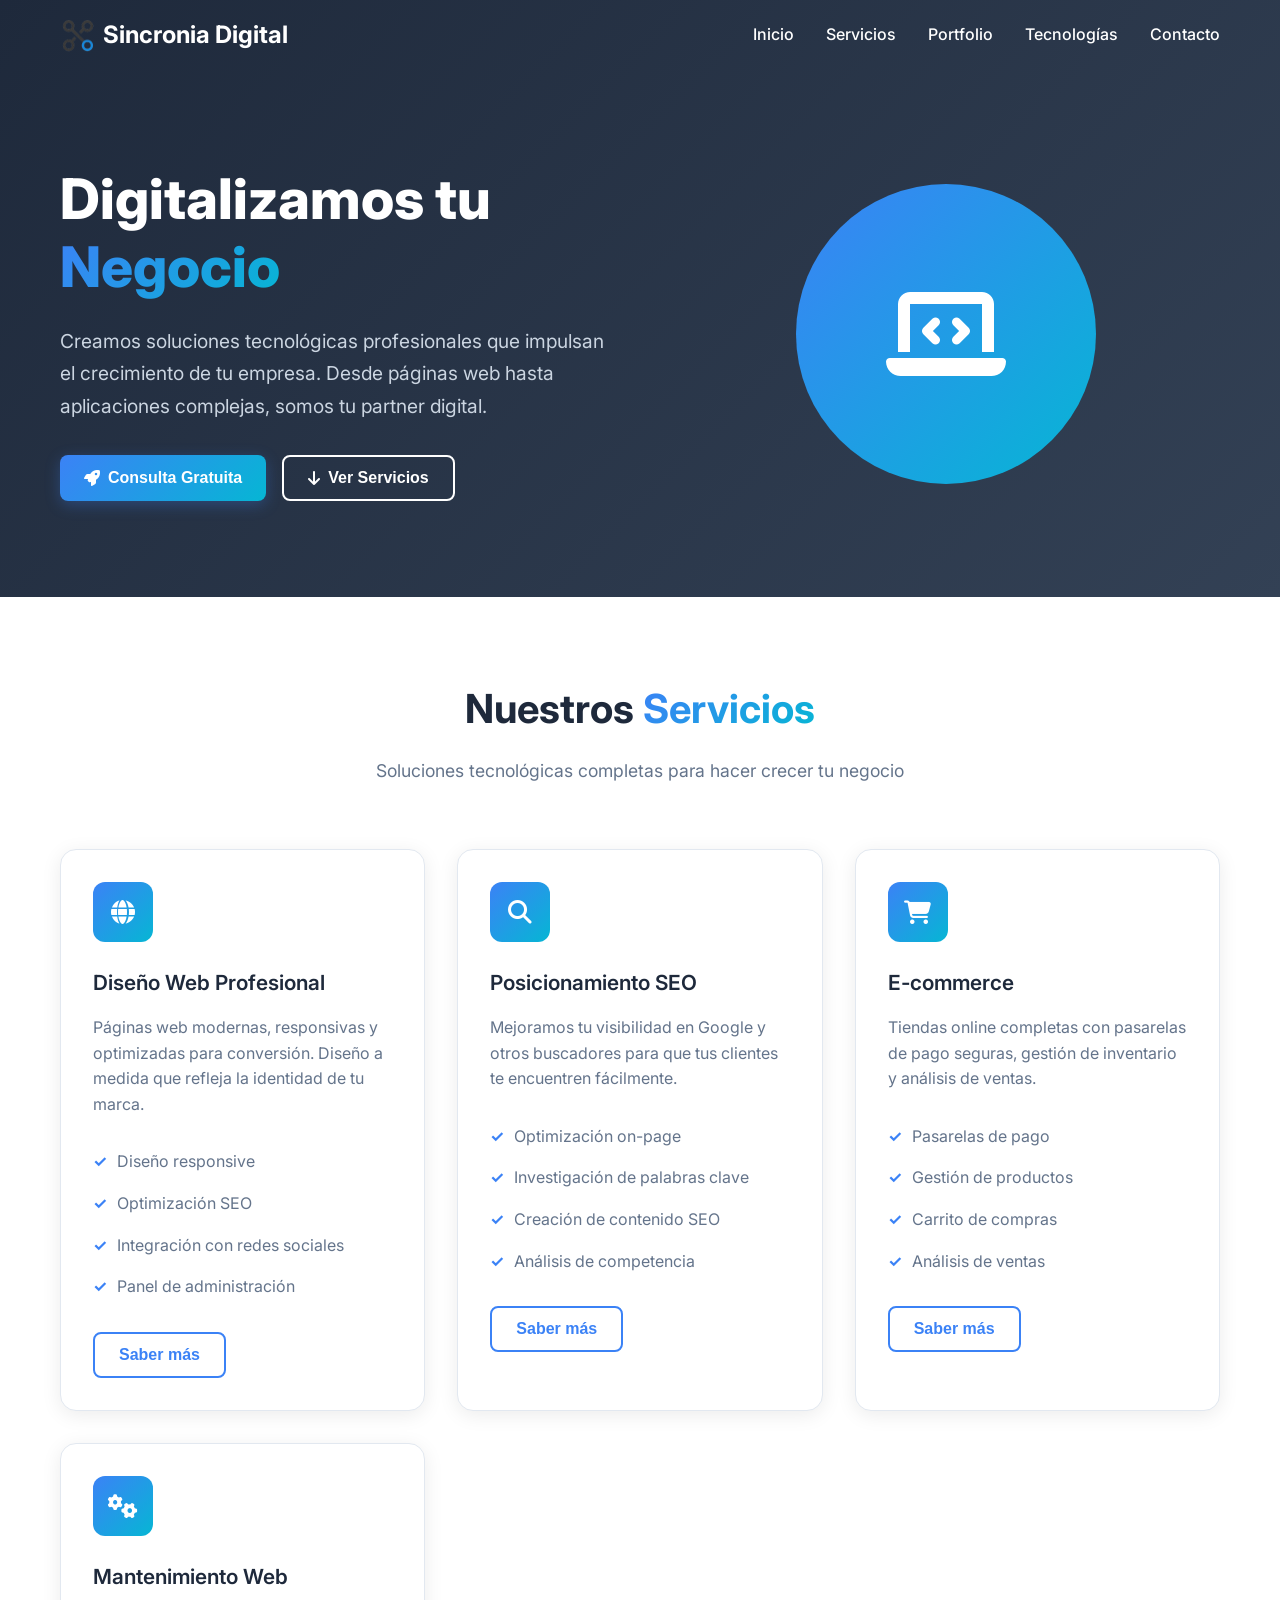
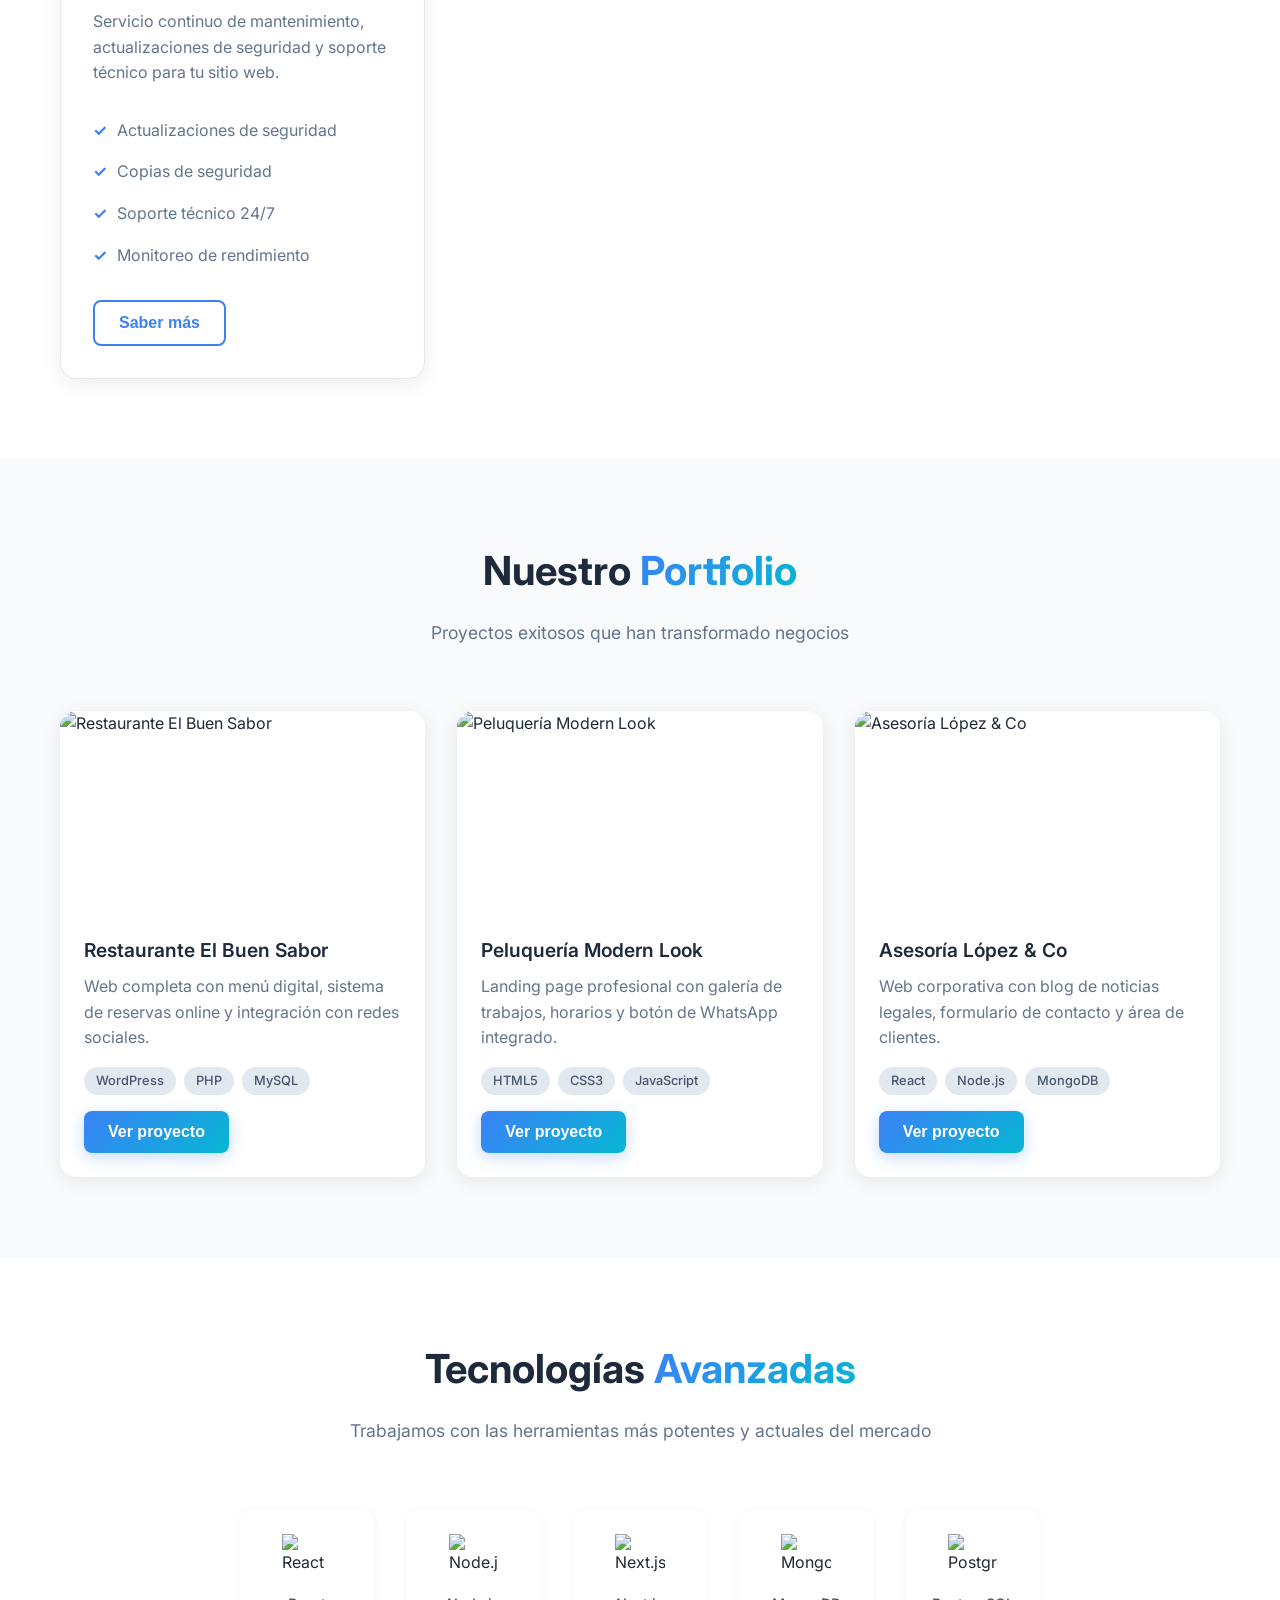
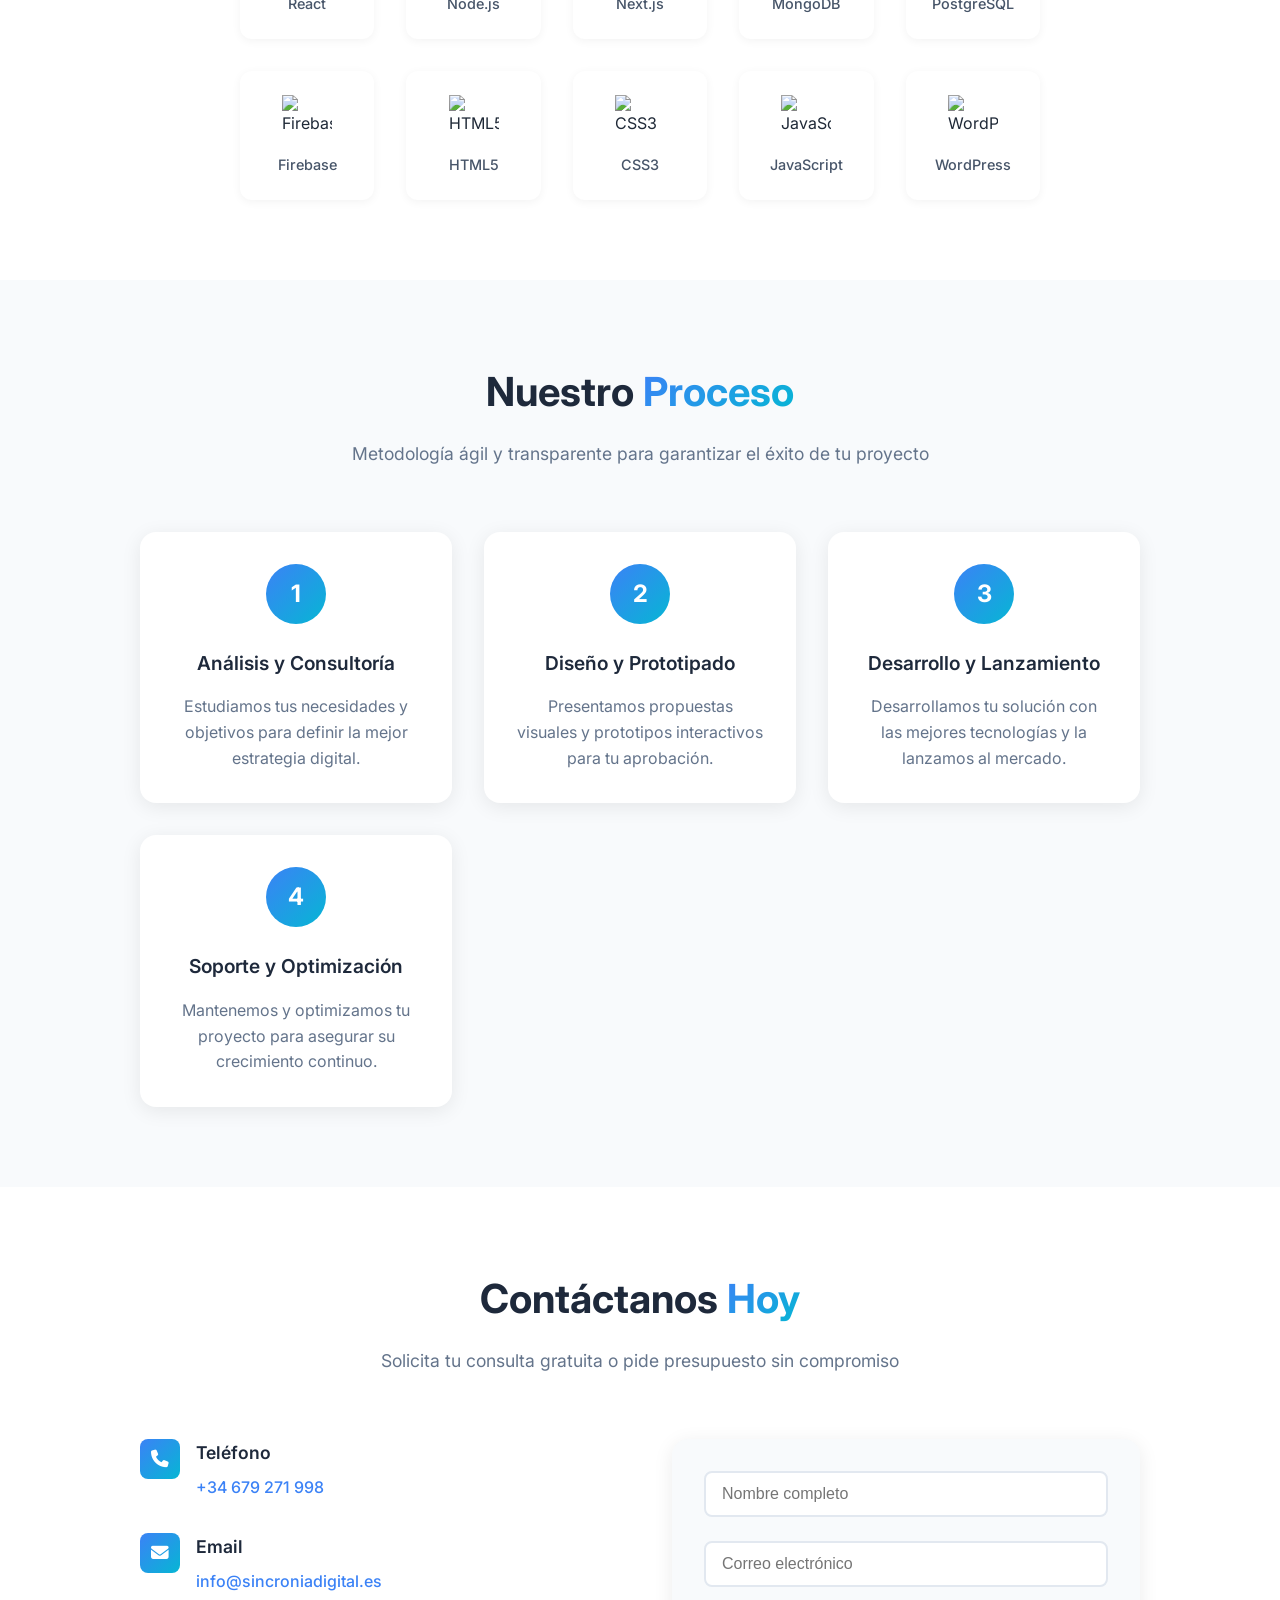
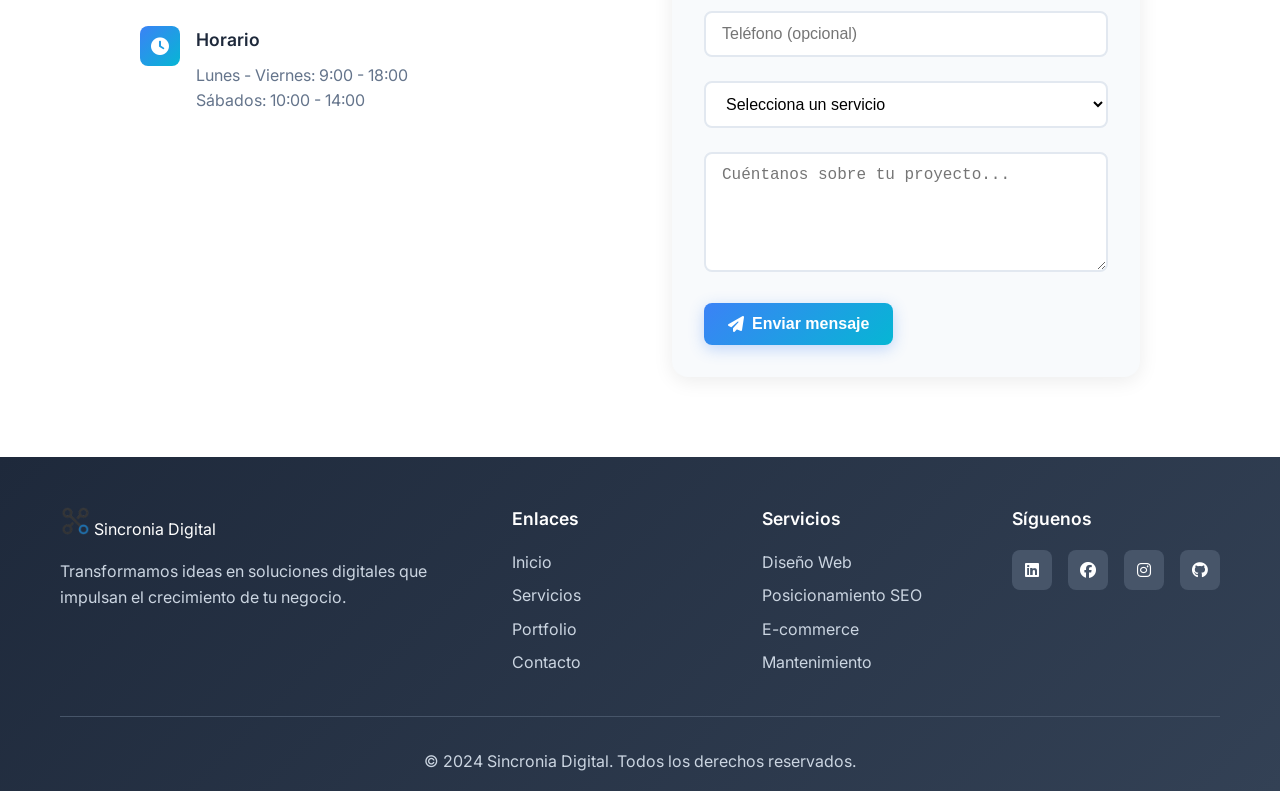
==== index.html @ 89a0d8fe "Añado Favicon" ====
<!DOCTYPE html>
<html lang="es">

<head>
    <meta charset="UTF-8">
    <meta name="viewport" content="width=device-width, initial-scale=1.0">
    <meta name="description"
        content="Sincronia Digital: Servicios de digitalización para empresas. Creamos páginas web profesionales, SEO, mantenimiento y soluciones tecnológicas completas.">
    <title>Sincronia Digital | Servicios Tecnológicos Profesionales</title>

    <!-- Fonts -->
    <link href="https://fonts.googleapis.com/css2?family=Inter:wght@300;400;500;600;700;800&display=swap"
        rel="stylesheet">

    <!-- Font Awesome -->
    <link rel="stylesheet" href="https://cdnjs.cloudflare.com/ajax/libs/font-awesome/6.4.0/css/all.min.css">

    <!-- Styles -->
    <link rel="stylesheet" href="css/styles.css">

    <!-- Favicon-->
    <link rel="icon" type="image/png" href="img/logo2.png">

</head>

<body>
    <!-- Header -->
    <header class="header" id="inicio">
        <nav class="navbar">
            <div class="container">
                <div class="nav-brand">
                    <img src="img/logo2.png" alt="Sincronia Digital Logo" class="nav-logo">
                    <span>Sincronia Digital</span>
                </div>
                <ul class="nav-menu">
                    <li><a href="#inicio">Inicio</a></li>
                    <li><a href="#servicios">Servicios</a></li>
                    <li><a href="#portfolio">Portfolio</a></li>
                    <li><a href="#tecnologias">Tecnologías</a></li>
                    <li><a href="#contacto">Contacto</a></li>
                </ul>
                <button class="nav-toggle">
                    <span></span>
                    <span></span>
                    <span></span>
                </button>
            </div>
        </nav>

        <div class="hero">
            <div class="container">
                <div class="hero-content">
                    <h1 class="hero-title">
                        Digitalizamos tu <span class="gradient-text">Negocio</span>
                    </h1>
                    <p class="hero-subtitle">
                        Creamos soluciones tecnológicas profesionales que impulsan el crecimiento de tu empresa.
                        Desde páginas web hasta aplicaciones complejas, somos tu partner digital.
                    </p>
                    <div class="hero-buttons">
                        <button class="btn-primary" onclick="openModal('contact-modal')">
                            <i class="fas fa-rocket"></i>
                            Consulta Gratuita
                        </button>
                        <button class="btn-secondary" onclick="scrollToSection('servicios')">
                            <i class="fas fa-arrow-down"></i>
                            Ver Servicios
                        </button>
                    </div>
                </div>
                <div class="hero-image">
                    <div class="hero-graphic">
                        <i class="fas fa-laptop-code"></i>
                    </div>
                </div>
            </div>
        </div>
    </header>

    <!-- Servicios -->
    <section id="servicios" class="services">
        <div class="container">
            <div class="section-header">
                <h2 class="section-title">Nuestros <span class="gradient-text">Servicios</span></h2>
                <p class="section-subtitle">Soluciones tecnológicas completas para hacer crecer tu negocio</p>
            </div>

            <div class="services-grid">
                <div class="service-card" data-aos="fade-up">
                    <div class="service-icon">
                        <i class="fas fa-globe"></i>
                    </div>
                    <h3>Diseño Web Profesional</h3>
                    <p>Páginas web modernas, responsivas y optimizadas para conversión. Diseño a medida que refleja la
                        identidad de tu marca.</p>
                    <ul>
                        <li>Diseño responsive</li>
                        <li>Optimización SEO</li>
                        <li>Integración con redes sociales</li>
                        <li>Panel de administración</li>
                    </ul>
                    <button class="btn-outline" onclick="openModal('service-modal')">Saber más</button>
                </div>

                <div class="service-card" data-aos="fade-up" data-aos-delay="100">
                    <div class="service-icon">
                        <i class="fas fa-search"></i>
                    </div>
                    <h3>Posicionamiento SEO</h3>
                    <p>Mejoramos tu visibilidad en Google y otros buscadores para que tus clientes te encuentren
                        fácilmente.</p>
                    <ul>
                        <li>Optimización on-page</li>
                        <li>Investigación de palabras clave</li>
                        <li>Creación de contenido SEO</li>
                        <li>Análisis de competencia</li>
                    </ul>
                    <button class="btn-outline" onclick="openModal('service-modal')">Saber más</button>
                </div>

                <div class="service-card" data-aos="fade-up" data-aos-delay="200">
                    <div class="service-icon">
                        <i class="fas fa-shopping-cart"></i>
                    </div>
                    <h3>E-commerce</h3>
                    <p>Tiendas online completas con pasarelas de pago seguras, gestión de inventario y análisis de
                        ventas.</p>
                    <ul>
                        <li>Pasarelas de pago</li>
                        <li>Gestión de productos</li>
                        <li>Carrito de compras</li>
                        <li>Análisis de ventas</li>
                    </ul>
                    <button class="btn-outline" onclick="openModal('service-modal')">Saber más</button>
                </div>

                <div class="service-card" data-aos="fade-up" data-aos-delay="300">
                    <div class="service-icon">
                        <i class="fas fa-cogs"></i>
                    </div>
                    <h3>Mantenimiento Web</h3>
                    <p>Servicio continuo de mantenimiento, actualizaciones de seguridad y soporte técnico para tu sitio
                        web.</p>
                    <ul>
                        <li>Actualizaciones de seguridad</li>
                        <li>Copias de seguridad</li>
                        <li>Soporte técnico 24/7</li>
                        <li>Monitoreo de rendimiento</li>
                    </ul>
                    <button class="btn-outline" onclick="openModal('service-modal')">Saber más</button>
                </div>
            </div>
        </div>
    </section>

    <!-- Portfolio -->
    <section id="portfolio" class="portfolio">
        <div class="container">
            <div class="section-header">
                <h2 class="section-title">Nuestro <span class="gradient-text">Portfolio</span></h2>
                <p class="section-subtitle">Proyectos exitosos que han transformado negocios</p>
            </div>

            <div class="portfolio-grid">
                <div class="portfolio-item" data-aos="fade-up">
                    <div class="portfolio-image">
                        <img src="https://images.unsplash.com/photo-1556742049-0cfed4f6a45d?w=400&h=300&fit=crop"
                            alt="Restaurante El Buen Sabor">
                    </div>
                    <div class="portfolio-content">
                        <h3>Restaurante El Buen Sabor</h3>
                        <p>Web completa con menú digital, sistema de reservas online y integración con redes sociales.
                        </p>
                        <div class="portfolio-tech">
                            <span>WordPress</span>
                            <span>PHP</span>
                            <span>MySQL</span>
                        </div>
                        <button class="btn-primary" onclick="openModal('portfolio-modal')">Ver proyecto</button>
                    </div>
                </div>

                <div class="portfolio-item" data-aos="fade-up" data-aos-delay="100">
                    <div class="portfolio-image">
                        <img src="https://images.unsplash.com/photo-1560472354-b33ff0c44a43?w=400&h=300&fit=crop"
                            alt="Peluquería Modern Look">
                    </div>
                    <div class="portfolio-content">
                        <h3>Peluquería Modern Look</h3>
                        <p>Landing page profesional con galería de trabajos, horarios y botón de WhatsApp integrado.</p>
                        <div class="portfolio-tech">
                            <span>HTML5</span>
                            <span>CSS3</span>
                            <span>JavaScript</span>
                        </div>
                        <button class="btn-primary" onclick="openModal('portfolio-modal')">Ver proyecto</button>
                    </div>
                </div>

                <div class="portfolio-item" data-aos="fade-up" data-aos-delay="200">
                    <div class="portfolio-image">
                        <img src="https://images.unsplash.com/photo-1450101499163-c8848c66ca85?w=400&h=300&fit=crop"
                            alt="Asesoría López & Co">
                    </div>
                    <div class="portfolio-content">
                        <h3>Asesoría López & Co</h3>
                        <p>Web corporativa con blog de noticias legales, formulario de contacto y área de clientes.</p>
                        <div class="portfolio-tech">
                            <span>React</span>
                            <span>Node.js</span>
                            <span>MongoDB</span>
                        </div>
                        <button class="btn-primary" onclick="openModal('portfolio-modal')">Ver proyecto</button>
                    </div>
                </div>
            </div>
        </div>
    </section>

    <!-- Tecnologías -->
    <section id="tecnologias" class="technologies">
        <div class="container">
            <div class="section-header">
                <h2 class="section-title">Tecnologías <span class="gradient-text">Avanzadas</span></h2>
                <p class="section-subtitle">Trabajamos con las herramientas más potentes y actuales del mercado</p>
            </div>

            <div class="tech-grid">
                <div class="tech-item" data-aos="zoom-in">
                    <img src="https://cdn.jsdelivr.net/gh/devicons/devicon/icons/react/react-original.svg" alt="React">
                    <span>React</span>
                </div>
                <div class="tech-item" data-aos="zoom-in" data-aos-delay="50">
                    <img src="https://cdn.jsdelivr.net/gh/devicons/devicon/icons/nodejs/nodejs-original.svg"
                        alt="Node.js">
                    <span>Node.js</span>
                </div>
                <div class="tech-item" data-aos="zoom-in" data-aos-delay="100">
                    <img src="https://cdn.jsdelivr.net/gh/devicons/devicon/icons/nextjs/nextjs-original.svg"
                        alt="Next.js">
                    <span>Next.js</span>
                </div>
                <div class="tech-item" data-aos="zoom-in" data-aos-delay="150">
                    <img src="https://cdn.jsdelivr.net/gh/devicons/devicon/icons/mongodb/mongodb-original.svg"
                        alt="MongoDB">
                    <span>MongoDB</span>
                </div>
                <div class="tech-item" data-aos="zoom-in" data-aos-delay="200">
                    <img src="https://cdn.jsdelivr.net/gh/devicons/devicon/icons/postgresql/postgresql-original.svg"
                        alt="PostgreSQL">
                    <span>PostgreSQL</span>
                </div>
                <div class="tech-item" data-aos="zoom-in" data-aos-delay="250">
                    <img src="https://cdn.jsdelivr.net/gh/devicons/devicon/icons/firebase/firebase-plain.svg"
                        alt="Firebase">
                    <span>Firebase</span>
                </div>
                <div class="tech-item" data-aos="zoom-in" data-aos-delay="300">
                    <img src="https://cdn.jsdelivr.net/gh/devicons/devicon/icons/html5/html5-original.svg" alt="HTML5">
                    <span>HTML5</span>
                </div>
                <div class="tech-item" data-aos="zoom-in" data-aos-delay="350">
                    <img src="https://cdn.jsdelivr.net/gh/devicons/devicon/icons/css3/css3-original.svg" alt="CSS3">
                    <span>CSS3</span>
                </div>
                <div class="tech-item" data-aos="zoom-in" data-aos-delay="400">
                    <img src="https://cdn.jsdelivr.net/gh/devicons/devicon/icons/javascript/javascript-original.svg"
                        alt="JavaScript">
                    <span>JavaScript</span>
                </div>
                <div class="tech-item" data-aos="zoom-in" data-aos-delay="450">
                    <img src="https://cdn.jsdelivr.net/gh/devicons/devicon/icons/wordpress/wordpress-plain.svg"
                        alt="WordPress">
                    <span>WordPress</span>
                </div>
            </div>
        </div>
    </section>

    <!-- Proceso -->
    <section id="proceso" class="process">
        <div class="container">
            <div class="section-header">
                <h2 class="section-title">Nuestro <span class="gradient-text">Proceso</span></h2>
                <p class="section-subtitle">Metodología ágil y transparente para garantizar el éxito de tu proyecto</p>
            </div>

            <div class="process-steps">
                <div class="step" data-aos="fade-right">
                    <div class="step-number">1</div>
                    <h3>Análisis y Consultoría</h3>
                    <p>Estudiamos tus necesidades y objetivos para definir la mejor estrategia digital.</p>
                </div>
                <div class="step" data-aos="fade-right" data-aos-delay="100">
                    <div class="step-number">2</div>
                    <h3>Diseño y Prototipado</h3>
                    <p>Presentamos propuestas visuales y prototipos interactivos para tu aprobación.</p>
                </div>
                <div class="step" data-aos="fade-right" data-aos-delay="200">
                    <div class="step-number">3</div>
                    <h3>Desarrollo y Lanzamiento</h3>
                    <p>Desarrollamos tu solución con las mejores tecnologías y la lanzamos al mercado.</p>
                </div>
                <div class="step" data-aos="fade-right" data-aos-delay="300">
                    <div class="step-number">4</div>
                    <h3>Soporte y Optimización</h3>
                    <p>Mantenemos y optimizamos tu proyecto para asegurar su crecimiento continuo.</p>
                </div>
            </div>
        </div>
    </section>

    <!-- Contacto -->
    <section id="contacto" class="contact">
        <div class="container">
            <div class="section-header">
                <h2 class="section-title">Contáctanos <span class="gradient-text">Hoy</span></h2>
                <p class="section-subtitle">Solicita tu consulta gratuita o pide presupuesto sin compromiso</p>
            </div>

            <div class="contact-content">
                <div class="contact-info">
                    <div class="contact-item">
                        <i class="fas fa-phone"></i>
                        <div>
                            <h4>Teléfono</h4>
                            <p><a href="tel:+34679271998">+34 679 271 998</a></p>
                        </div>
                    </div>
                    <div class="contact-item">
                        <i class="fas fa-envelope"></i>
                        <div>
                            <h4>Email</h4>
                            <p><a href="mailto:info@sincroniadigital.es">info@sincroniadigital.es</a></p>
                        </div>
                    </div>
                    <div class="contact-item">
                        <i class="fas fa-clock"></i>
                        <div>
                            <h4>Horario</h4>
                            <p>Lunes - Viernes: 9:00 - 18:00</p>
                            <p>Sábados: 10:00 - 14:00</p>
                        </div>
                    </div>
                </div>

                <form class="contact-form" action="https://api.staticforms.xyz/submit" method="POST">
                    <!-- Clave de StaticForms -->
                    <input type="hidden" name="accessKey" value="sf_42blnkn3chb88ca6i3kb2ib5">

                    <!-- Opcional: mensaje personalizado / redirección -->
                    <input type="hidden" name="subject" value="Nuevo mensaje desde la web">
                    <input type="text" name="honeypot" style="display:none">
                    <input type="hidden" name="redirectTo" value="http://127.0.0.1:5500/index.html">


                    <!-- Campos obligatorios -->
                    <div class="form-group">
                        <input type="text" name="name" placeholder="Nombre completo" required>
                    </div>
                    <div class="form-group">
                        <input type="email" name="email" placeholder="Correo electrónico" required>
                    </div>
                    <div class="form-group">
                        <input type="tel" name="telefono" placeholder="Teléfono (opcional)">
                    </div>
                    <div class="form-group">
                        <select name="servicio" required>
                            <option value="">Selecciona un servicio</option>
                            <option value="web">Diseño Web</option>
                            <option value="seo">Posicionamiento SEO</option>
                            <option value="ecommerce">E-commerce</option>
                            <option value="mantenimiento">Mantenimiento</option>
                            <option value="otro">Otro</option>
                        </select>
                    </div>
                    <div class="form-group">
                        <textarea name="message" placeholder="Cuéntanos sobre tu proyecto..." required></textarea>
                    </div>
                    <button type="submit" class="btn-primary">
                        <i class="fas fa-paper-plane"></i>
                        Enviar mensaje
                    </button>
                </form>
            </div>
        </div>
    </section>

    <!-- Footer -->
    <footer class="footer">
        <div class="container">
            <div class="footer-content">
                <div class="footer-brand">
                    <div class="footer-logo">
                        <img src="/img/logo2.png" alt="Sincronia Digital Logo" class="nav-logo">
                        <span>Sincronia Digital</span>
                    </div>
                    <p>Transformamos ideas en soluciones digitales que impulsan el crecimiento de tu negocio.</p>
                </div>

                <div class="footer-links">
                    <h4>Enlaces</h4>
                    <ul>
                        <li><a href="#inicio">Inicio</a></li>
                        <li><a href="#servicios">Servicios</a></li>
                        <li><a href="#portfolio">Portfolio</a></li>
                        <li><a href="#contacto">Contacto</a></li>
                    </ul>
                </div>

                <div class="footer-services">
                    <h4>Servicios</h4>
                    <ul>
                        <li>Diseño Web</li>
                        <li>Posicionamiento SEO</li>
                        <li>E-commerce</li>
                        <li>Mantenimiento</li>
                    </ul>
                </div>

                <div class="footer-social">
                    <h4>Síguenos</h4>
                    <div class="social-links">
                        <a href="#" target="_blank"><i class="fab fa-linkedin"></i></a>
                        <a href="#" target="_blank"><i class="fab fa-facebook"></i></a>
                        <a href="#" target="_blank"><i class="fab fa-instagram"></i></a>
                        <a href="#" target="_blank"><i class="fab fa-github"></i></a>
                    </div>
                </div>
            </div>

            <div class="footer-bottom">
                <p>&copy; 2024 Sincronia Digital. Todos los derechos reservados.</p>
            </div>
        </div>
    </footer>

    <!-- Modales -->
    <div class="modal" id="contact-modal">
        <div class="modal-content">
            <span class="close" onclick="closeModal('contact-modal')">&times;</span>
            <h2>Consulta Gratuita</h2>
            <p>Déjanos tus datos y te contactamos en menos de 24h.</p>
            <form class="modal-form" id="modal-contact-form">
                <input type="text" name="modal-nombre" placeholder="Nombre" required>
                <input type="email" name="modal-email" placeholder="Correo electrónico" required>
                <textarea name="modal-mensaje" placeholder="¿En qué podemos ayudarte?" required></textarea>
                <button type="submit" class="btn-primary">Enviar</button>
                <div class="form-message" id="modal-form-message"></div>
            </form>
        </div>
    </div>

    <div class="modal" id="service-modal">
        <div class="modal-content">
            <span class="close" onclick="closeModal('service-modal')">&times;</span>
            <h2>Más sobre nuestros servicios</h2>
            <p>Ofrecemos soluciones a medida para cada cliente. ¡Cuéntanos tu proyecto y te asesoramos sin compromiso!
            </p>
            <button class="btn-primary" onclick="closeModal('service-modal'); openModal('contact-modal')">Solicitar
                presupuesto</button>
        </div>
    </div>

    <div class="modal" id="portfolio-modal">
        <div class="modal-content">
            <span class="close" onclick="closeModal('portfolio-modal')">&times;</span>
            <h2>Detalles del Proyecto</h2>
            <p>¿Quieres saber más sobre este proyecto? Contáctanos y te mostramos cómo lo hicimos posible.</p>
            <button class="btn-primary" onclick="closeModal('portfolio-modal'); openModal('contact-modal')">Solicitar
                información</button>
        </div>
    </div>

    <!-- Scripts -->
    <script src="js/script.js"></script>
</body>

</html>
---- css/styles.css ----
/* Reset y configuración base */
* {
    margin: 0;
    padding: 0;
    box-sizing: border-box;
}

html {
    scroll-behavior: smooth;
}

body {
    font-family: 'Inter', -apple-system, BlinkMacSystemFont, 'Segoe UI', Roboto, sans-serif;
    line-height: 1.6;
    color: #1f2937;
    background: linear-gradient(135deg, #f8fafc 0%, #e2e8f0 100%);
    overflow-x: hidden;
}

.container {
    max-width: 1200px;
    margin: 0 auto;
    padding: 0 20px;
}

/* Gradientes y efectos */
.gradient-text {
    background: linear-gradient(135deg, #3b82f6, #06b6d4);
    -webkit-background-clip: text;
    -webkit-text-fill-color: transparent;
    background-clip: text;
}

/* Header y Navegación */
.header {
    background: linear-gradient(135deg, #1e293b 0%, #334155 100%);
    color: white;
    position: relative;
    overflow: hidden;
}

.navbar {
    padding: 1rem 0;
    position: relative;
    z-index: 10;
}

.navbar .container {
    display: flex;
    justify-content: space-between;
    align-items: center;
}

.nav-brand {
    display: flex;
    align-items: center;
    gap: 0.5rem;
    font-size: 1.5rem;
    font-weight: 700;
    color: white;
}

.nav-logo {
    width: 35px;
    height: 35px;
    object-fit: contain;
    transition: all 0.3s ease;
    /* Mantener colores originales pero ajustar para el header oscuro */
    filter: brightness(1.2) contrast(1.1);
}

.nav-logo:hover {
    transform: scale(1.1);
    filter: brightness(1.4) contrast(1.2);
}

/* Para el footer, mantener el color original */
.footer-logo .nav-logo {
    filter: none;
    width: 30px;
    height: 30px;
}

.nav-menu {
    display: flex;
    list-style: none;
    gap: 2rem;
}

.nav-menu a {
    color: white;
    text-decoration: none;
    font-weight: 500;
    transition: color 0.3s ease;
    position: relative;
}

.nav-menu a:hover {
    color: #3b82f6;
}

.nav-menu a::after {
    content: '';
    position: absolute;
    bottom: -5px;
    left: 0;
    width: 0;
    height: 2px;
    background: #3b82f6;
    transition: width 0.3s ease;
}

.nav-menu a:hover::after {
    width: 100%;
}

.nav-toggle {
    display: none;
    flex-direction: column;
    background: none;
    border: none;
    cursor: pointer;
    padding: 0.5rem;
}

.nav-toggle span {
    width: 25px;
    height: 3px;
    background: white;
    margin: 3px 0;
    transition: 0.3s;
}

/* Hero Section */
.hero {
    padding: 6rem 0;
    position: relative;
}

.hero .container {
    display: grid;
    grid-template-columns: 1fr 1fr;
    gap: 4rem;
    align-items: center;
}

.hero-title {
    font-size: 3.5rem;
    font-weight: 800;
    line-height: 1.2;
    margin-bottom: 1.5rem;
    color: white;
}

.hero-subtitle {
    font-size: 1.2rem;
    margin-bottom: 2rem;
    color: #cbd5e1;
    line-height: 1.7;
}

.hero-buttons {
    display: flex;
    gap: 1rem;
    flex-wrap: wrap;
}

.hero-image {
    display: flex;
    justify-content: center;
    align-items: center;
}

.hero-graphic {
    width: 300px;
    height: 300px;
    background: linear-gradient(135deg, #3b82f6, #06b6d4);
    border-radius: 50%;
    display: flex;
    align-items: center;
    justify-content: center;
    font-size: 6rem;
    color: white;
    animation: float 6s ease-in-out infinite;
}

@keyframes float {

    0%,
    100% {
        transform: translateY(0px);
    }

    50% {
        transform: translateY(-20px);
    }
}

/* Botones */
.btn-primary,
.btn-secondary,
.btn-outline {
    padding: 0.75rem 1.5rem;
    border: none;
    border-radius: 8px;
    font-weight: 600;
    font-size: 1rem;
    cursor: pointer;
    transition: all 0.3s ease;
    text-decoration: none;
    display: inline-flex;
    align-items: center;
    gap: 0.5rem;
}

.btn-primary {
    background: linear-gradient(135deg, #3b82f6, #06b6d4);
    color: white;
    box-shadow: 0 4px 15px rgba(59, 130, 246, 0.3);
}

.btn-primary:hover {
    transform: translateY(-2px);
    box-shadow: 0 8px 25px rgba(59, 130, 246, 0.4);
}

.btn-secondary {
    background: transparent;
    color: white;
    border: 2px solid white;
}

.btn-secondary:hover {
    background: white;
    color: #1e293b;
    transform: translateY(-2px);
}

.btn-outline {
    background: transparent;
    color: #3b82f6;
    border: 2px solid #3b82f6;
}

.btn-outline:hover {
    background: #3b82f6;
    color: white;
    transform: translateY(-2px);
}

/* Secciones */
section {
    padding: 5rem 0;
}

.section-header {
    text-align: center;
    margin-bottom: 4rem;
}

.section-title {
    font-size: 2.5rem;
    font-weight: 700;
    margin-bottom: 1rem;
    color: #1e293b;
}

.section-subtitle {
    font-size: 1.1rem;
    color: #64748b;
    max-width: 600px;
    margin: 0 auto;
}

/* Servicios */
.services {
    background: white;
}

.services-grid {
    display: grid;
    grid-template-columns: repeat(auto-fit, minmax(300px, 1fr));
    gap: 2rem;
}

.service-card {
    background: white;
    padding: 2rem;
    border-radius: 16px;
    box-shadow: 0 4px 20px rgba(0, 0, 0, 0.08);
    transition: all 0.3s ease;
    border: 1px solid #e2e8f0;
}

.service-card:hover {
    transform: translateY(-8px);
    box-shadow: 0 12px 40px rgba(0, 0, 0, 0.15);
}

.service-icon {
    width: 60px;
    height: 60px;
    background: linear-gradient(135deg, #3b82f6, #06b6d4);
    border-radius: 12px;
    display: flex;
    align-items: center;
    justify-content: center;
    font-size: 1.5rem;
    color: white;
    margin-bottom: 1.5rem;
}

.service-card h3 {
    font-size: 1.3rem;
    font-weight: 600;
    margin-bottom: 1rem;
    color: #1e293b;
}

.service-card p {
    color: #64748b;
    margin-bottom: 1.5rem;
    line-height: 1.6;
}

.service-card ul {
    list-style: none;
    margin-bottom: 1.5rem;
}

.service-card li {
    padding: 0.5rem 0;
    color: #64748b;
    position: relative;
    padding-left: 1.5rem;
}

.service-card li::before {
    content: '✓';
    position: absolute;
    left: 0;
    color: #3b82f6;
    font-weight: bold;
}

/* Portfolio */
.portfolio {
    background: #f8fafc;
}

.portfolio-grid {
    display: grid;
    grid-template-columns: repeat(auto-fit, minmax(350px, 1fr));
    gap: 2rem;
}

.portfolio-item {
    background: white;
    border-radius: 16px;
    overflow: hidden;
    box-shadow: 0 4px 20px rgba(0, 0, 0, 0.08);
    transition: all 0.3s ease;
}

.portfolio-item:hover {
    transform: translateY(-8px);
    box-shadow: 0 12px 40px rgba(0, 0, 0, 0.15);
}

.portfolio-image {
    width: 100%;
    height: 200px;
    overflow: hidden;
}

.portfolio-image img {
    width: 100%;
    height: 100%;
    object-fit: cover;
    transition: transform 0.3s ease;
}

.portfolio-item:hover .portfolio-image img {
    transform: scale(1.05);
}

.portfolio-content {
    padding: 1.5rem;
}

.portfolio-content h3 {
    font-size: 1.2rem;
    font-weight: 600;
    margin-bottom: 0.5rem;
    color: #1e293b;
}

.portfolio-content p {
    color: #64748b;
    margin-bottom: 1rem;
    line-height: 1.6;
}

.portfolio-tech {
    display: flex;
    gap: 0.5rem;
    margin-bottom: 1rem;
    flex-wrap: wrap;
}

.portfolio-tech span {
    background: #e2e8f0;
    color: #475569;
    padding: 0.25rem 0.75rem;
    border-radius: 20px;
    font-size: 0.8rem;
    font-weight: 500;
}

/* Tecnologías */
.technologies {
    background: white;
}

.tech-grid {
    display: grid;
    grid-template-columns: repeat(auto-fit, minmax(120px, 1fr));
    gap: 2rem;
    max-width: 800px;
    margin: 0 auto;
}

.tech-item {
    display: flex;
    flex-direction: column;
    align-items: center;
    gap: 0.5rem;
    padding: 1.5rem;
    background: white;
    border-radius: 12px;
    box-shadow: 0 2px 10px rgba(0, 0, 0, 0.05);
    transition: all 0.3s ease;
}

.tech-item:hover {
    transform: translateY(-5px);
    box-shadow: 0 8px 25px rgba(0, 0, 0, 0.1);
}

.tech-item img {
    width: 50px;
    height: 50px;
    object-fit: contain;
}

.tech-item span {
    font-size: 0.9rem;
    font-weight: 500;
    color: #475569;
    text-align: center;
}

/* Proceso */
.process {
    background: #f8fafc;
}

.process-steps {
    display: grid;
    grid-template-columns: repeat(auto-fit, minmax(250px, 1fr));
    gap: 2rem;
    max-width: 1000px;
    margin: 0 auto;
}

.step {
    background: white;
    padding: 2rem;
    border-radius: 16px;
    text-align: center;
    box-shadow: 0 4px 20px rgba(0, 0, 0, 0.08);
    transition: all 0.3s ease;
}

.step:hover {
    transform: translateY(-5px);
    box-shadow: 0 12px 40px rgba(0, 0, 0, 0.15);
}

.step-number {
    width: 60px;
    height: 60px;
    background: linear-gradient(135deg, #3b82f6, #06b6d4);
    color: white;
    border-radius: 50%;
    display: flex;
    align-items: center;
    justify-content: center;
    font-size: 1.5rem;
    font-weight: bold;
    margin: 0 auto 1.5rem;
}

.step h3 {
    font-size: 1.2rem;
    font-weight: 600;
    margin-bottom: 1rem;
    color: #1e293b;
}

.step p {
    color: #64748b;
    line-height: 1.6;
}

/* Contacto */
.contact {
    background: white;
}

.contact-content {
    display: grid;
    grid-template-columns: 1fr 1fr;
    gap: 4rem;
    max-width: 1000px;
    margin: 0 auto;
}

.contact-info {
    display: flex;
    flex-direction: column;
    gap: 2rem;
}

.contact-item {
    display: flex;
    align-items: flex-start;
    gap: 1rem;
}

.contact-item i {
    width: 40px;
    height: 40px;
    background: linear-gradient(135deg, #3b82f6, #06b6d4);
    color: white;
    border-radius: 8px;
    display: flex;
    align-items: center;
    justify-content: center;
    font-size: 1.1rem;
}

.contact-item h4 {
    font-size: 1.1rem;
    font-weight: 600;
    margin-bottom: 0.5rem;
    color: #1e293b;
}

.contact-item p {
    color: #64748b;
    line-height: 1.6;
}

.contact-item a {
    color: #3b82f6;
    text-decoration: none;
    font-weight: 500;
}

.contact-item a:hover {
    text-decoration: underline;
}

/* Formulario */
.contact-form {
    background: #f8fafc;
    padding: 2rem;
    border-radius: 16px;
    box-shadow: 0 4px 20px rgba(0, 0, 0, 0.08);
}

.form-group {
    margin-bottom: 1.5rem;
}

.form-group input,
.form-group textarea,
.form-group select {
    width: 100%;
    padding: 0.75rem 1rem;
    border: 2px solid #e2e8f0;
    border-radius: 8px;
    font-size: 1rem;
    transition: border-color 0.3s ease;
    background: white;
}

.form-group input:focus,
.form-group textarea:focus,
.form-group select:focus {
    outline: none;
    border-color: #3b82f6;
}

.form-group textarea {
    resize: vertical;
    min-height: 120px;
}

.form-message {
    margin-top: 1rem;
    padding: 0.75rem;
    border-radius: 8px;
    font-weight: 500;
}

.form-message.success {
    background: #dcfce7;
    color: #166534;
    border: 1px solid #bbf7d0;
}

.form-message.error {
    background: #fef2f2;
    color: #dc2626;
    border: 1px solid #fecaca;
}

/* Footer */
.footer {
    background: linear-gradient(135deg, #1e293b 0%, #334155 100%);
    color: white;
    padding: 3rem 0 1rem;
}

.footer-content {
    display: grid;
    grid-template-columns: 2fr 1fr 1fr 1fr;
    gap: 3rem;
    margin-bottom: 2rem;
}

.footer-brand p {
    color: #cbd5e1;
    margin-top: 1rem;
    line-height: 1.6;
}

.footer-links h4,
.footer-services h4,
.footer-social h4 {
    font-size: 1.1rem;
    font-weight: 600;
    margin-bottom: 1rem;
    color: white;
}

.footer-links ul,
.footer-services ul {
    list-style: none;
}

.footer-links li,
.footer-services li {
    margin-bottom: 0.5rem;
}

.footer-links a {
    color: #cbd5e1;
    text-decoration: none;
    transition: color 0.3s ease;
}

.footer-links a:hover {
    color: #3b82f6;
}

.footer-services li {
    color: #cbd5e1;
}

.social-links {
    display: flex;
    gap: 1rem;
}

.social-links a {
    width: 40px;
    height: 40px;
    background: #475569;
    color: white;
    border-radius: 8px;
    display: flex;
    align-items: center;
    justify-content: center;
    text-decoration: none;
    transition: all 0.3s ease;
}

.social-links a:hover {
    background: #3b82f6;
    transform: translateY(-2px);
}

.footer-bottom {
    text-align: center;
    padding-top: 2rem;
    border-top: 1px solid #475569;
    color: #cbd5e1;
}

/* Modales */
.modal {
    display: none;
    position: fixed;
    top: 0;
    left: 0;
    width: 100%;
    height: 100%;
    background: rgba(0, 0, 0, 0.5);
    z-index: 1000;
    align-items: center;
    justify-content: center;
}

.modal.active {
    display: flex;
}

.modal-content {
    background: white;
    padding: 2rem;
    border-radius: 16px;
    max-width: 500px;
    width: 90%;
    position: relative;
    box-shadow: 0 20px 60px rgba(0, 0, 0, 0.3);
    animation: modalSlideIn 0.3s ease;
}

@keyframes modalSlideIn {
    from {
        opacity: 0;
        transform: translateY(-50px) scale(0.9);
    }

    to {
        opacity: 1;
        transform: translateY(0) scale(1);
    }
}

.close {
    position: absolute;
    top: 1rem;
    right: 1rem;
    font-size: 1.5rem;
    color: #64748b;
    cursor: pointer;
    background: none;
    border: none;
    padding: 0.5rem;
    border-radius: 50%;
    transition: all 0.3s ease;
}

.close:hover {
    background: #f1f5f9;
    color: #1e293b;
}

.modal-content h2 {
    font-size: 1.5rem;
    font-weight: 600;
    margin-bottom: 1rem;
    color: #1e293b;
}

.modal-content p {
    color: #64748b;
    margin-bottom: 1.5rem;
    line-height: 1.6;
}

.modal-form {
    display: flex;
    flex-direction: column;
    gap: 1rem;
}

.modal-form input,
.modal-form textarea {
    padding: 0.75rem 1rem;
    border: 2px solid #e2e8f0;
    border-radius: 8px;
    font-size: 1rem;
    transition: border-color 0.3s ease;
}

.modal-form input:focus,
.modal-form textarea:focus {
    outline: none;
    border-color: #3b82f6;
}

.modal-form textarea {
    resize: vertical;
    min-height: 100px;
}

/* Animaciones */
[data-aos] {
    opacity: 0;
    transform: translateY(30px);
    transition: all 0.6s ease;
}

[data-aos].aos-animate {
    opacity: 1;
    transform: translateY(0);
}

/* Responsive */
@media (max-width: 768px) {
    .nav-menu {
        display: none;
    }

    .nav-toggle {
        display: flex;
    }

    .hero .container {
        grid-template-columns: 1fr;
        text-align: center;
    }

    .hero-title {
        font-size: 2.5rem;
    }

    .hero-buttons {
        justify-content: center;
    }

    .hero-graphic {
        width: 200px;
        height: 200px;
        font-size: 4rem;
    }

    .section-title {
        font-size: 2rem;
    }

    .contact-content {
        grid-template-columns: 1fr;
        gap: 2rem;
    }

    .footer-content {
        grid-template-columns: 1fr;
        gap: 2rem;
        text-align: center;
    }

    .social-links {
        justify-content: center;
    }
}

@media (max-width: 480px) {
    .container {
        padding: 0 15px;
    }

    .hero-title {
        font-size: 2rem;
    }

    .hero-subtitle {
        font-size: 1rem;
    }

    .btn-primary,
    .btn-secondary,
    .btn-outline {
        padding: 0.6rem 1.2rem;
        font-size: 0.9rem;
    }

    .service-card,
    .portfolio-item,
    .step {
        padding: 1.5rem;
    }

    .tech-grid {
        grid-template-columns: repeat(auto-fit, minmax(100px, 1fr));
        gap: 1rem;
    }

    .tech-item {
        padding: 1rem;
    }

    .tech-item img {
        width: 40px;
        height: 40px;
    }
}
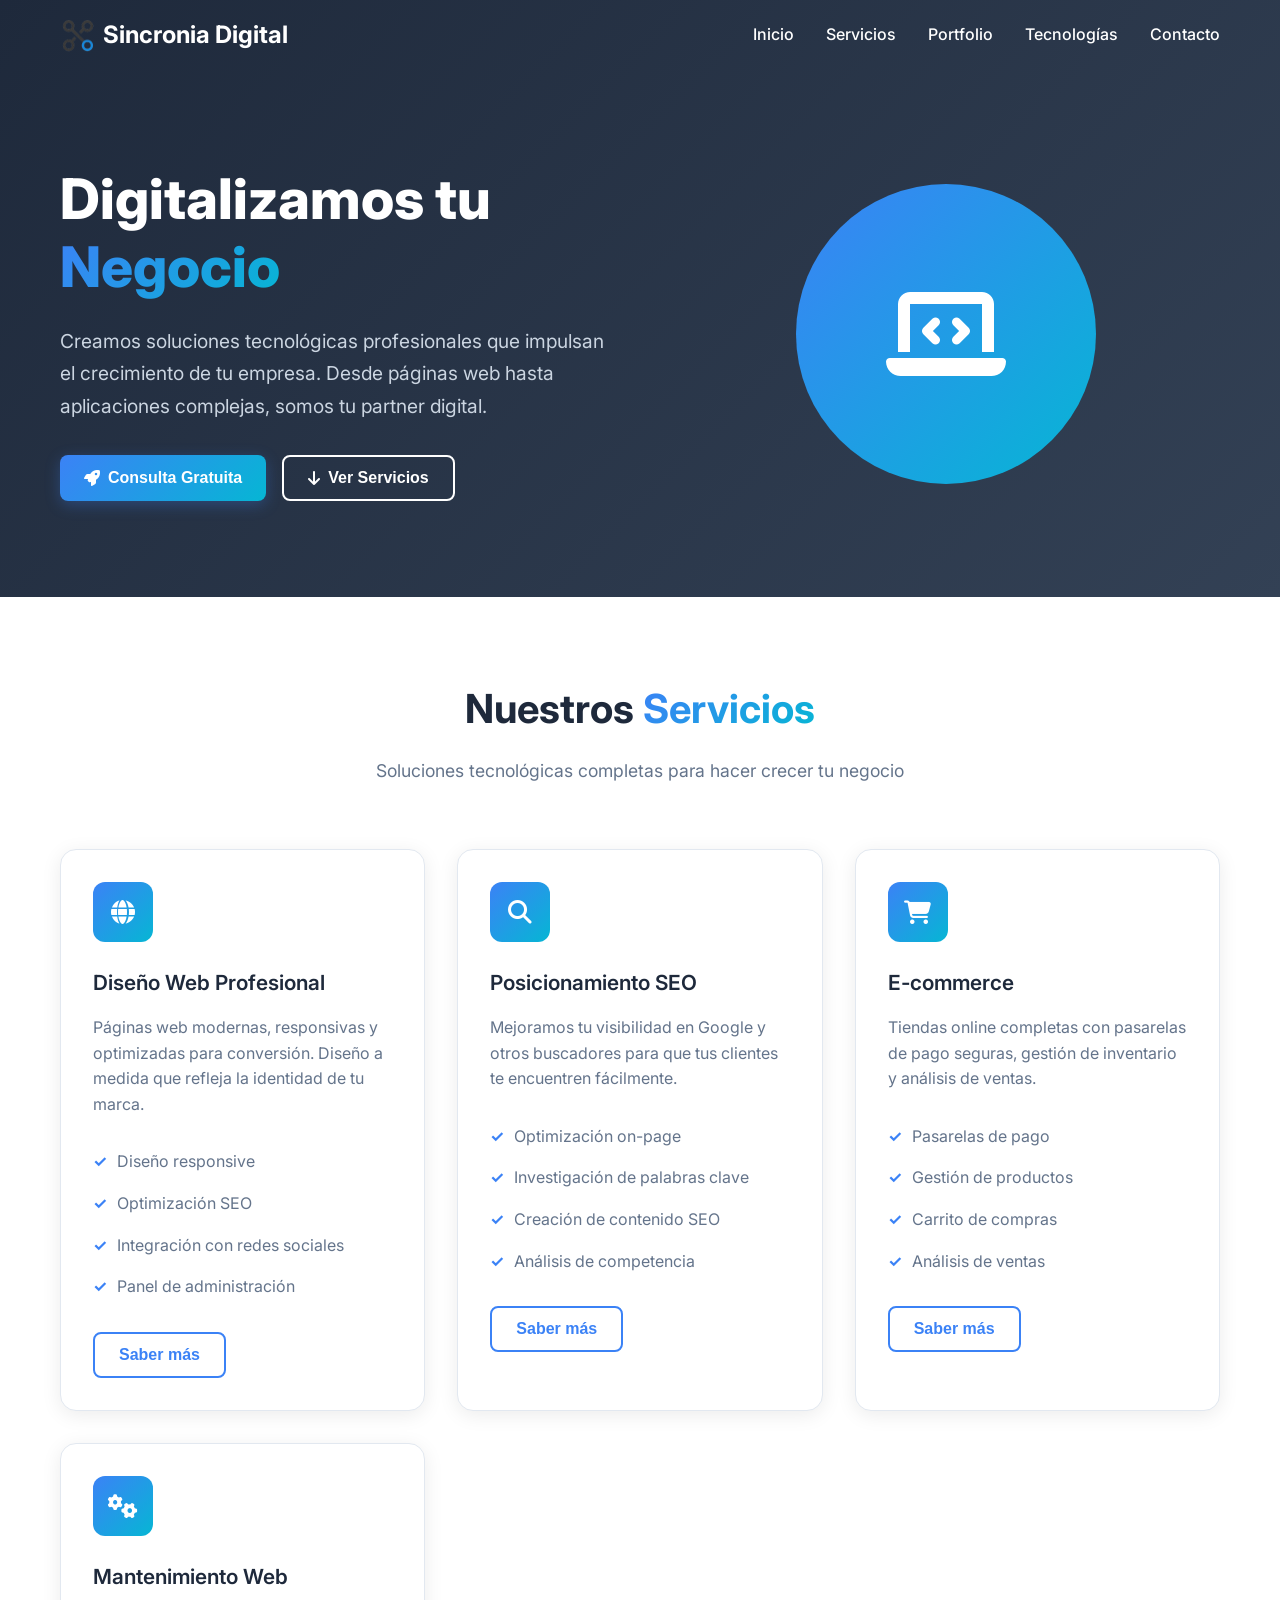
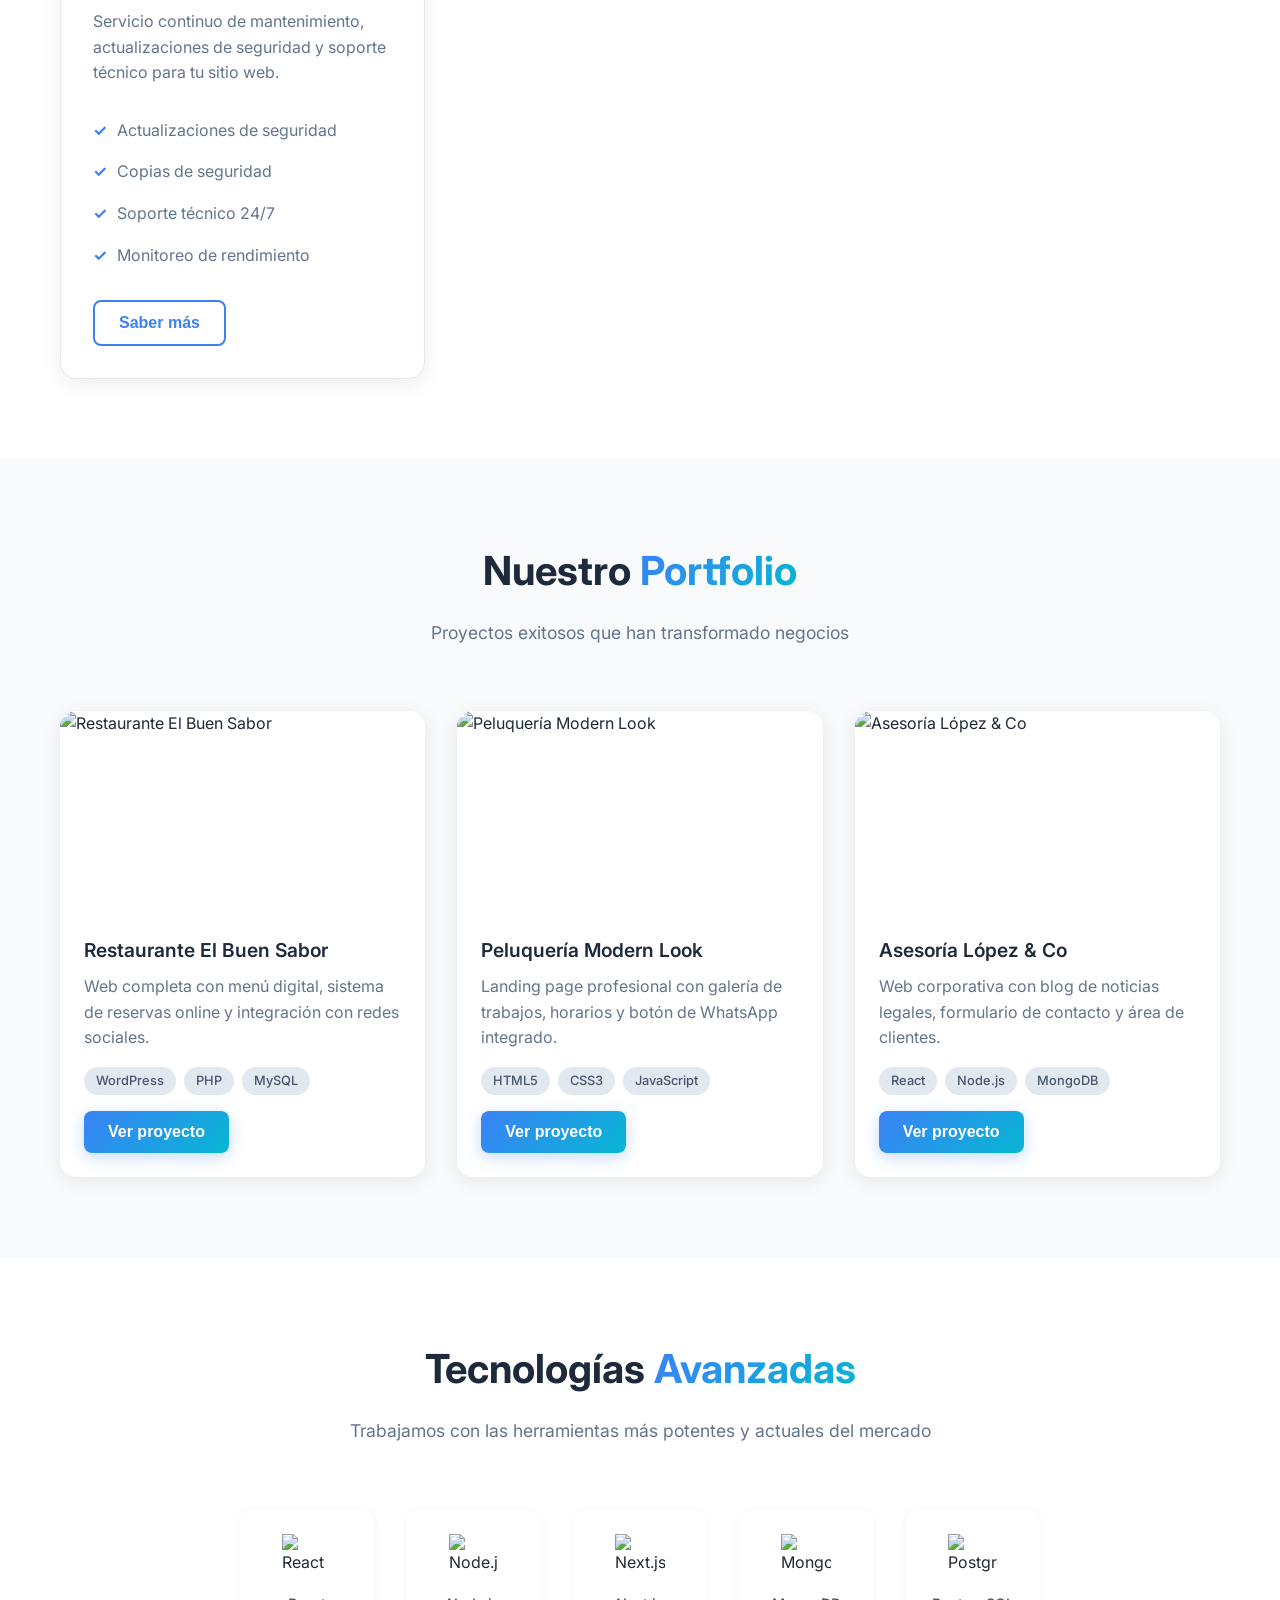
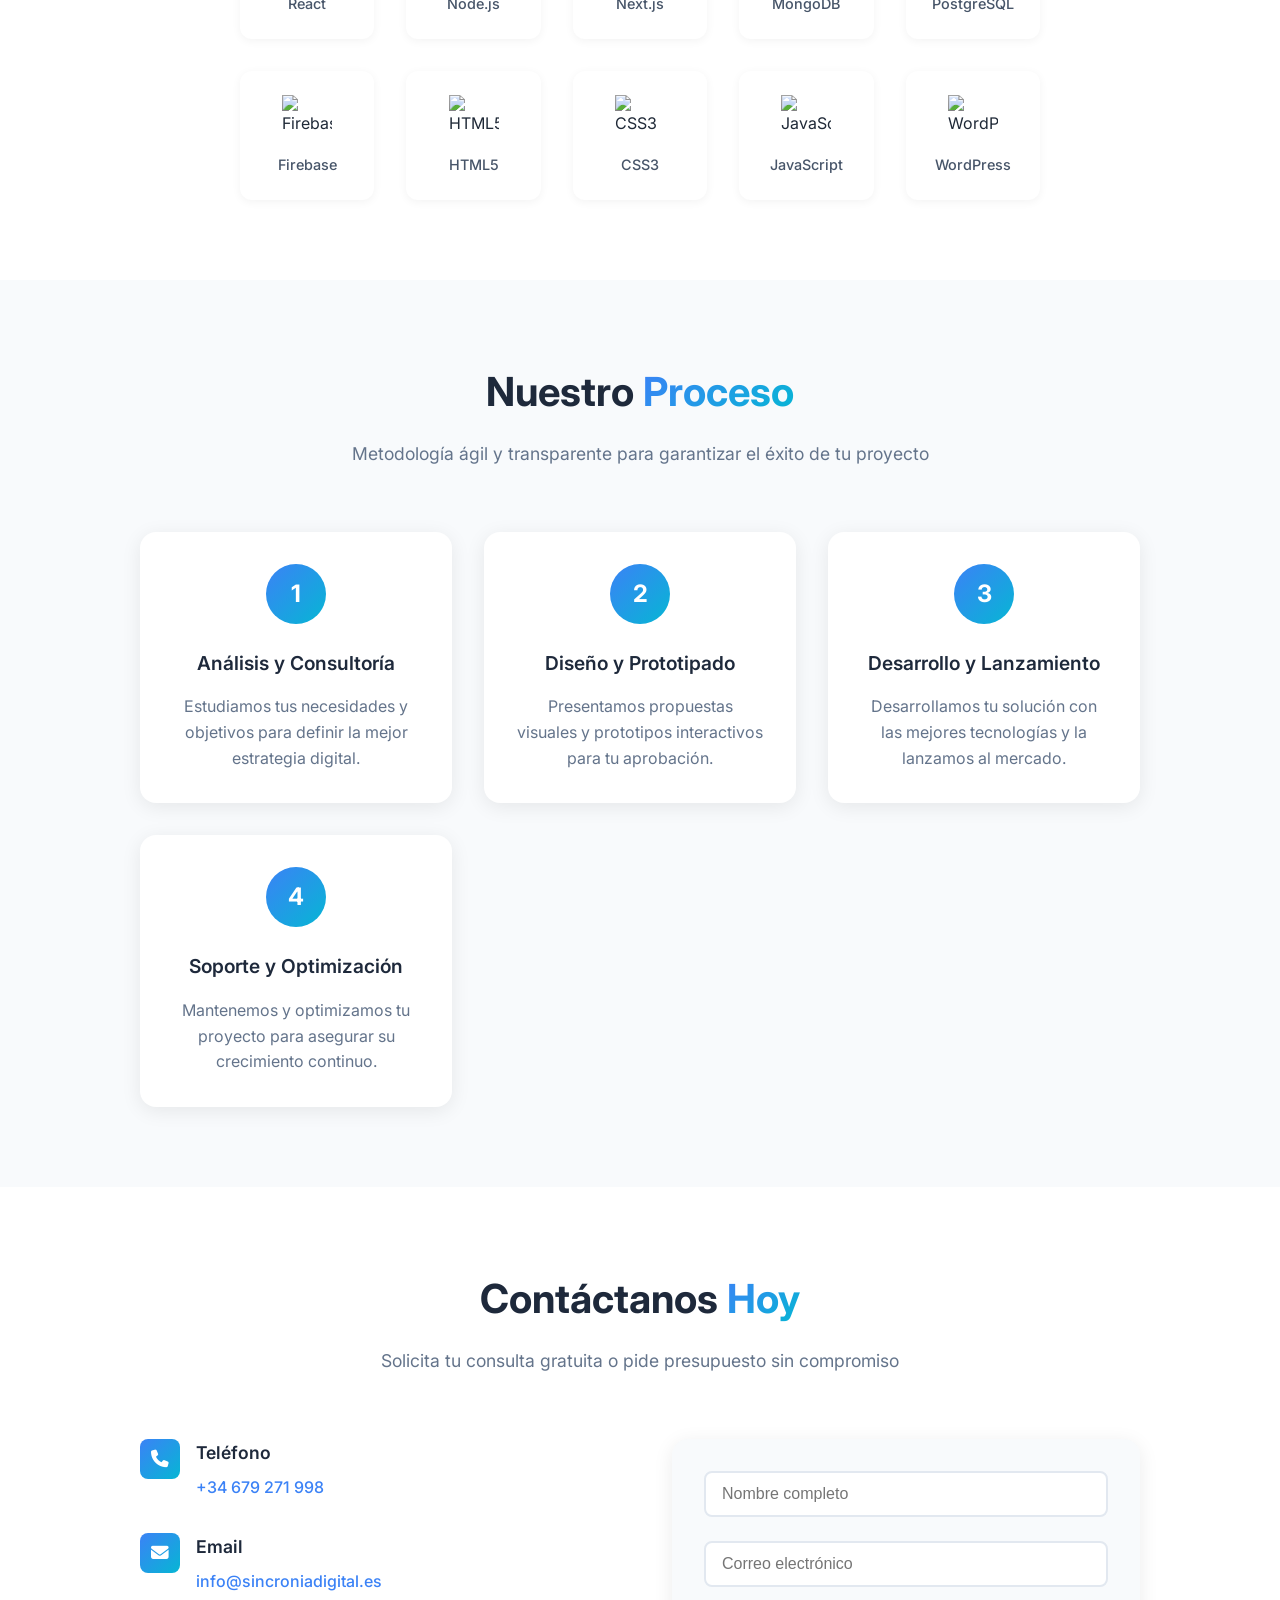
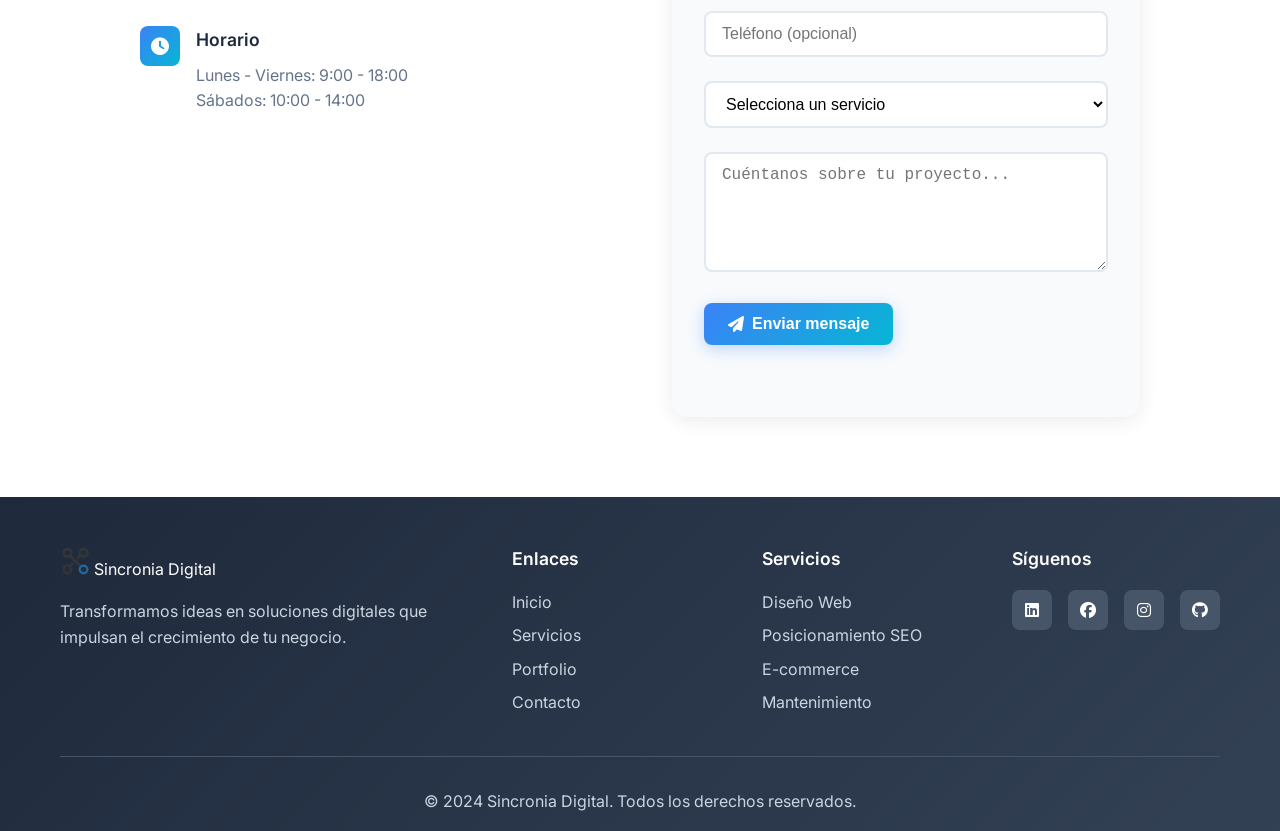
==== commit f8ad445e: "Corrección formulario modal" ====
--- a/index.html
+++ b/index.html
@@ -344,19 +344,19 @@
                     </div>
                 </div>
 
-                <form class="contact-form" action="https://api.staticforms.xyz/submit" method="POST">
+                <form id="contact-form" class="contact-form" action="https://api.staticforms.xyz/submit" method="POST">
                     <!-- Clave de StaticForms -->
                     <input type="hidden" name="accessKey" value="sf_42blnkn3chb88ca6i3kb2ib5">
 
                     <!-- Opcional: mensaje personalizado / redirección -->
                     <input type="hidden" name="subject" value="Nuevo mensaje desde la web">
                     <input type="text" name="honeypot" style="display:none">
-                    <input type="hidden" name="redirectTo" value="http://127.0.0.1:5500/index.html">
+                    <input type="hidden" name="redirectTo" value="https://sincroniadigital.es/">
 
 
                     <!-- Campos obligatorios -->
                     <div class="form-group">
-                        <input type="text" name="name" placeholder="Nombre completo" required>
+                        <input type="text" name="nombre" placeholder="Nombre completo" required>
                     </div>
                     <div class="form-group">
                         <input type="email" name="email" placeholder="Correo electrónico" required>
@@ -375,12 +375,13 @@
                         </select>
                     </div>
                     <div class="form-group">
-                        <textarea name="message" placeholder="Cuéntanos sobre tu proyecto..." required></textarea>
+                        <textarea name="mensaje" placeholder="Cuéntanos sobre tu proyecto..." required></textarea>
                     </div>
                     <button type="submit" class="btn-primary">
                         <i class="fas fa-paper-plane"></i>
                         Enviar mensaje
                     </button>
+                    <div class="form-message"></div>
                 </form>
             </div>
         </div>
@@ -441,10 +442,18 @@
             <span class="close" onclick="closeModal('contact-modal')">&times;</span>
             <h2>Consulta Gratuita</h2>
             <p>Déjanos tus datos y te contactamos en menos de 24h.</p>
-            <form class="modal-form" id="modal-contact-form">
-                <input type="text" name="modal-nombre" placeholder="Nombre" required>
-                <input type="email" name="modal-email" placeholder="Correo electrónico" required>
-                <textarea name="modal-mensaje" placeholder="¿En qué podemos ayudarte?" required></textarea>
+            <form class="modal-form" id="modal-contact-form" action="https://api.staticforms.xyz/submit" method="POST">
+                <!-- Clave de StaticForms -->
+                <input type="hidden" name="accessKey" value="sf_42blnkn3chb88ca6i3kb2ib5">
+
+                <!-- Opcional: mensaje personalizado / redirección -->
+                <input type="hidden" name="subject" value="Nuevo mensaje desde la web">
+                <input type="text" name="honeypot" style="display:none">
+                <input type="hidden" name="redirectTo" value="https://sincroniadigital.es/">
+
+                <input type="text" name="nombre" placeholder="Nombre" required>
+                <input type="email" name="email" placeholder="Correo electrónico" required>
+                <textarea name="mensaje" placeholder="¿En qué podemos ayudarte?" required></textarea>
                 <button type="submit" class="btn-primary">Enviar</button>
                 <div class="form-message" id="modal-form-message"></div>
             </form>
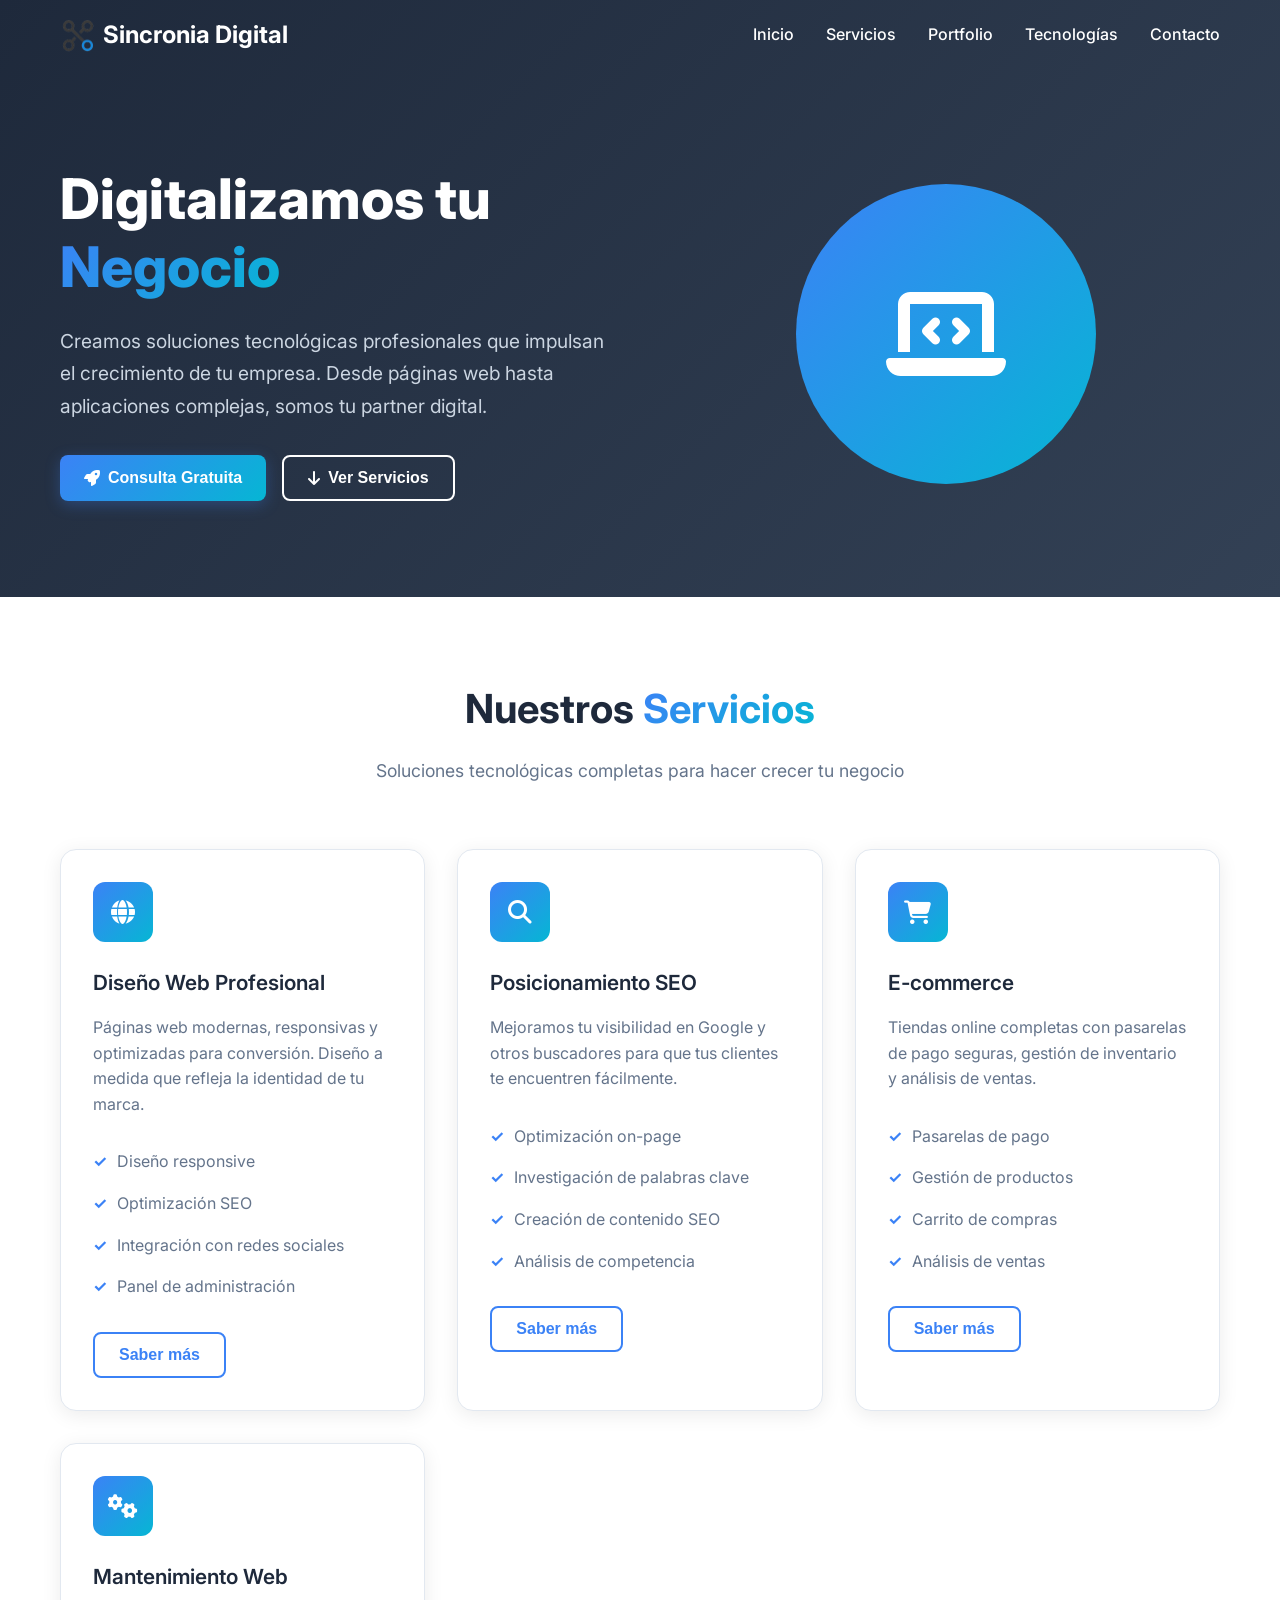
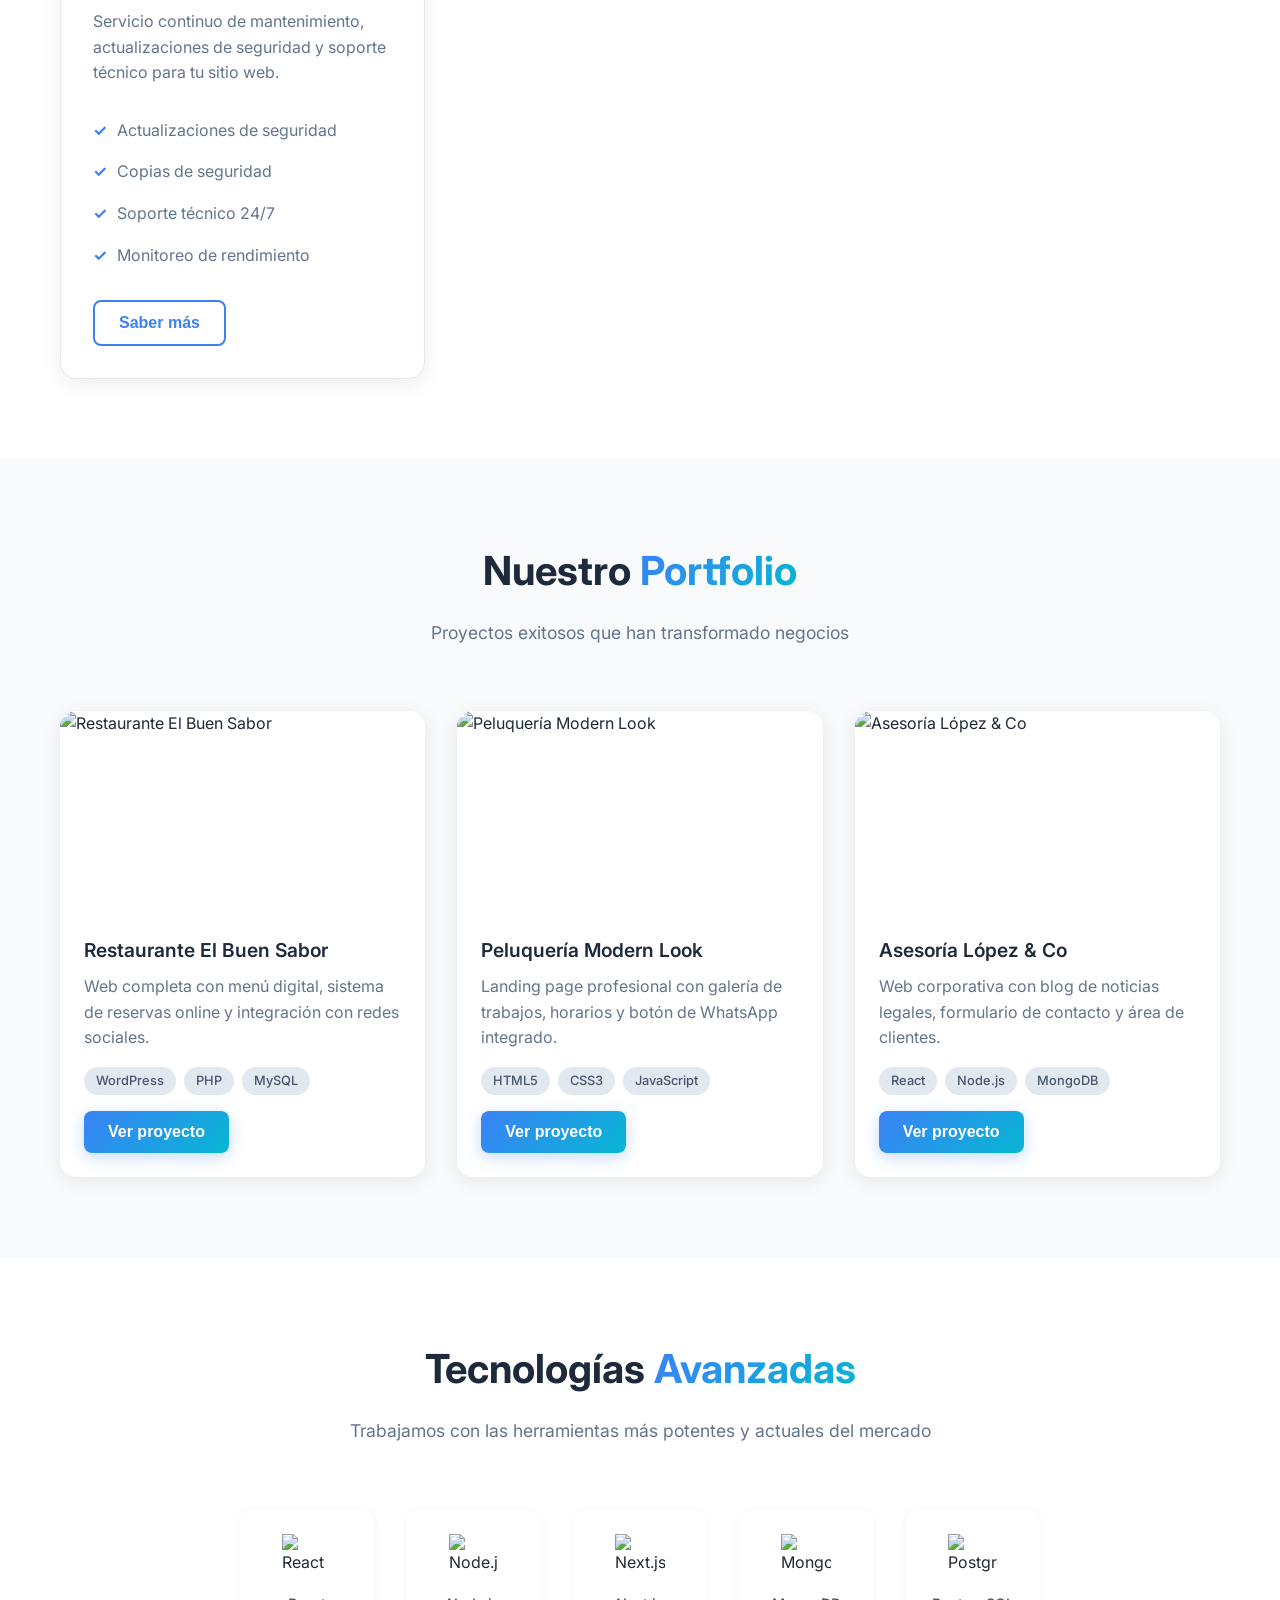
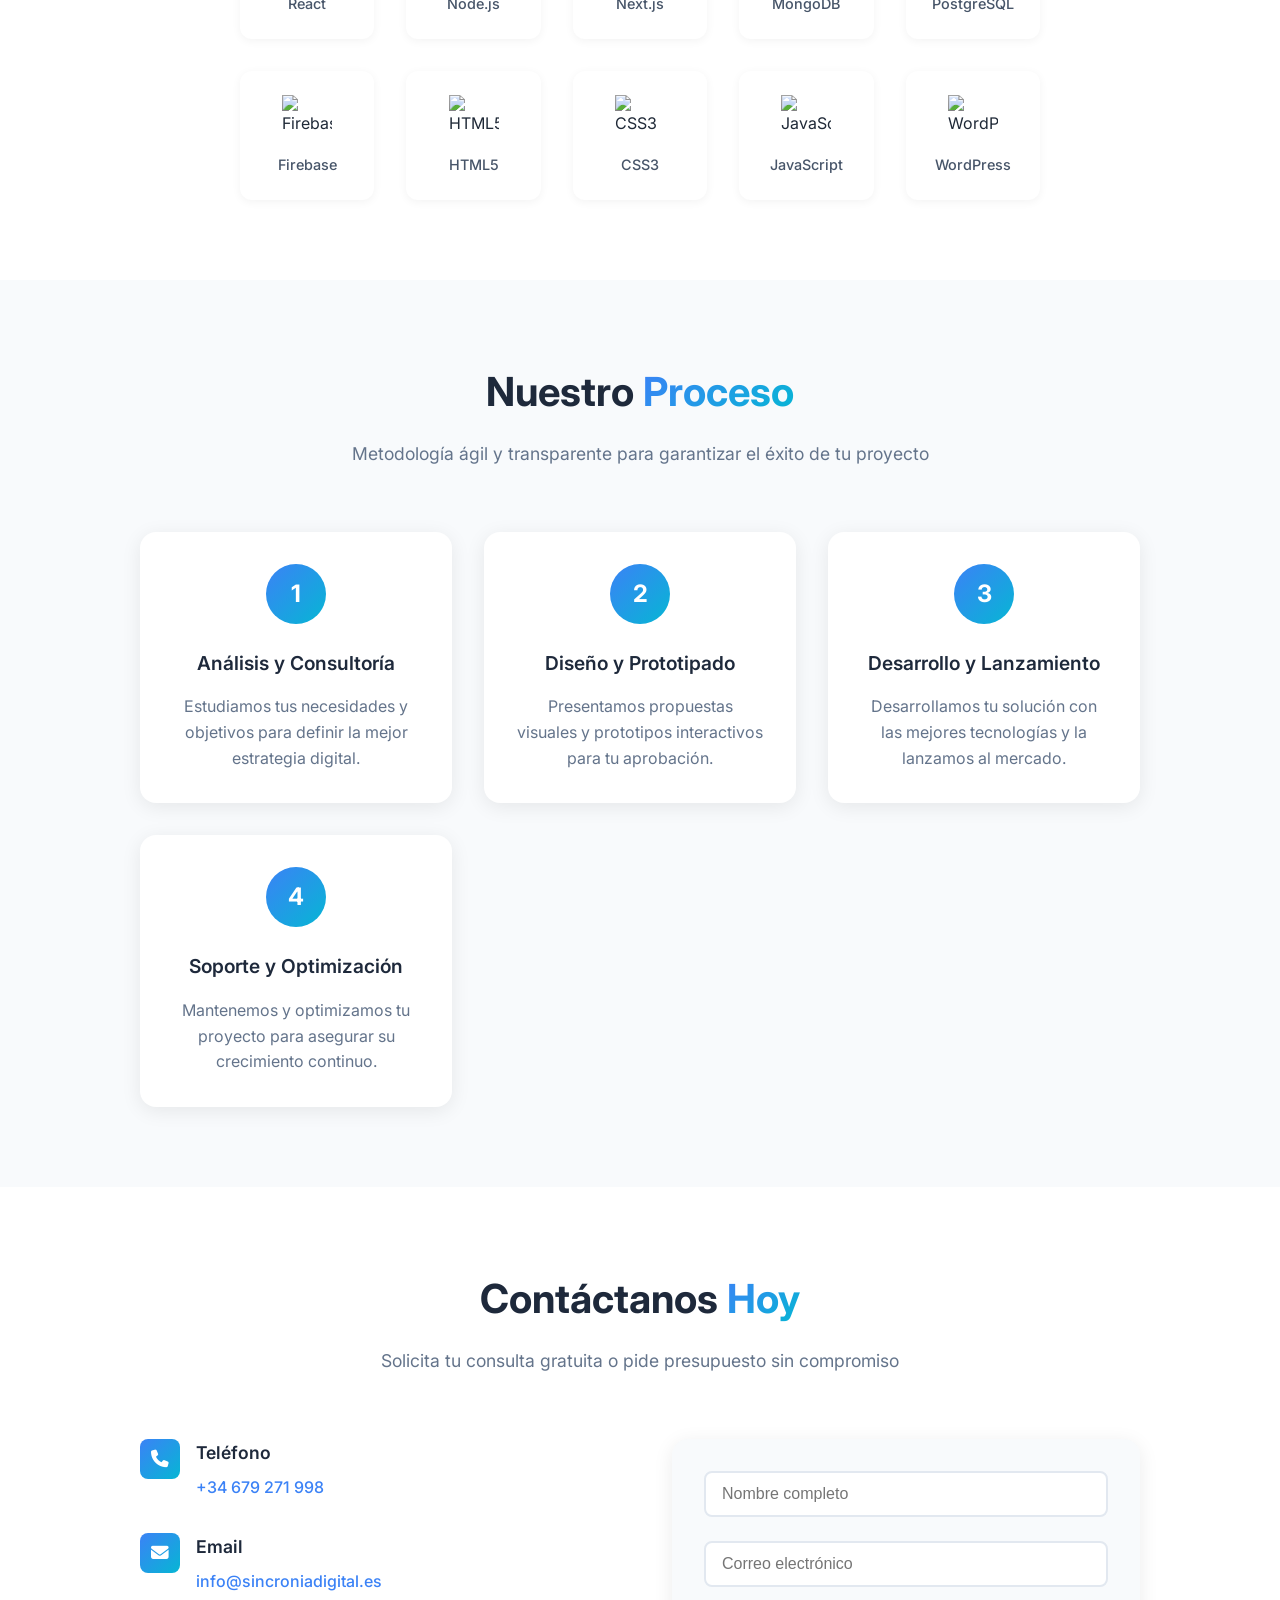
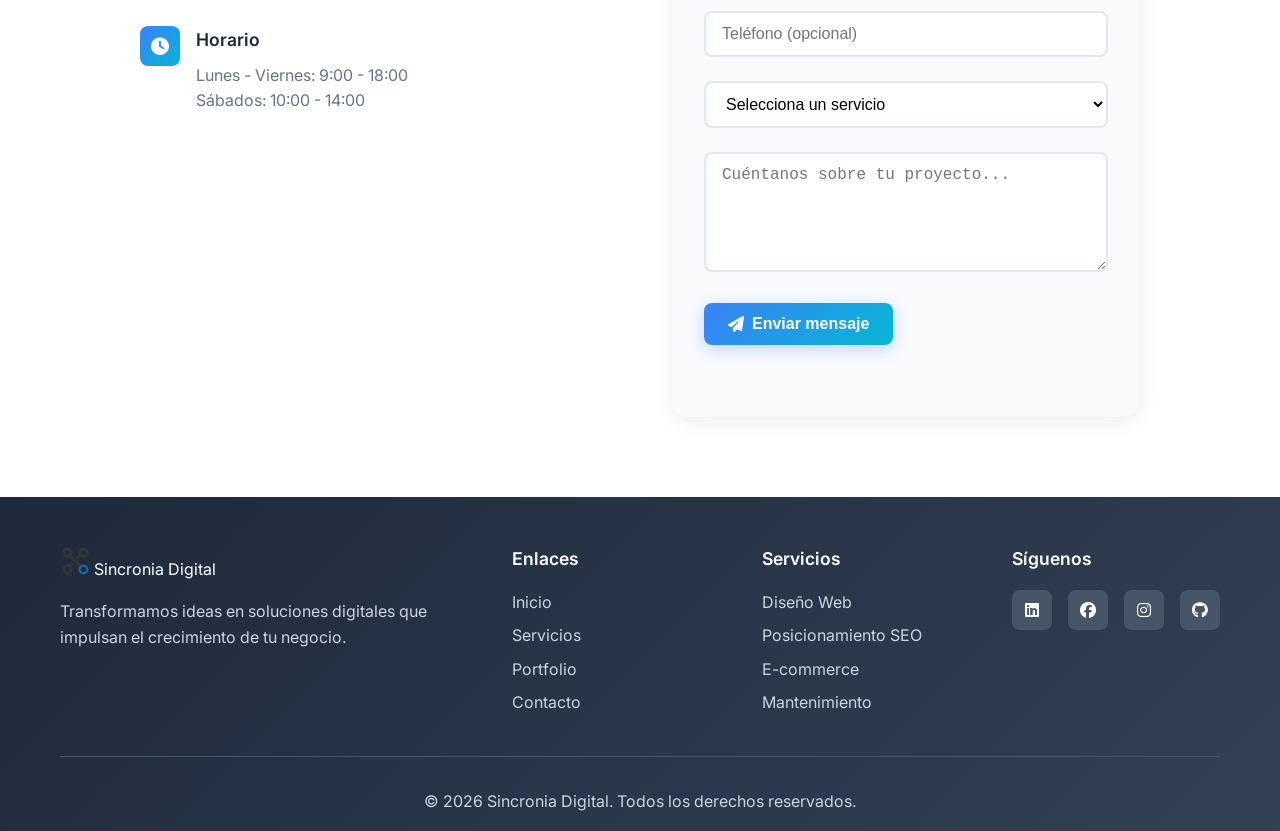
==== commit 7087c7a5: "Actualizo fecha copy write" ====
--- a/index.html
+++ b/index.html
@@ -431,7 +431,7 @@
             </div>
 
             <div class="footer-bottom">
-                <p>&copy; 2024 Sincronia Digital. Todos los derechos reservados.</p>
+                <p>&copy; 2026 Sincronia Digital. Todos los derechos reservados.</p>
             </div>
         </div>
     </footer>
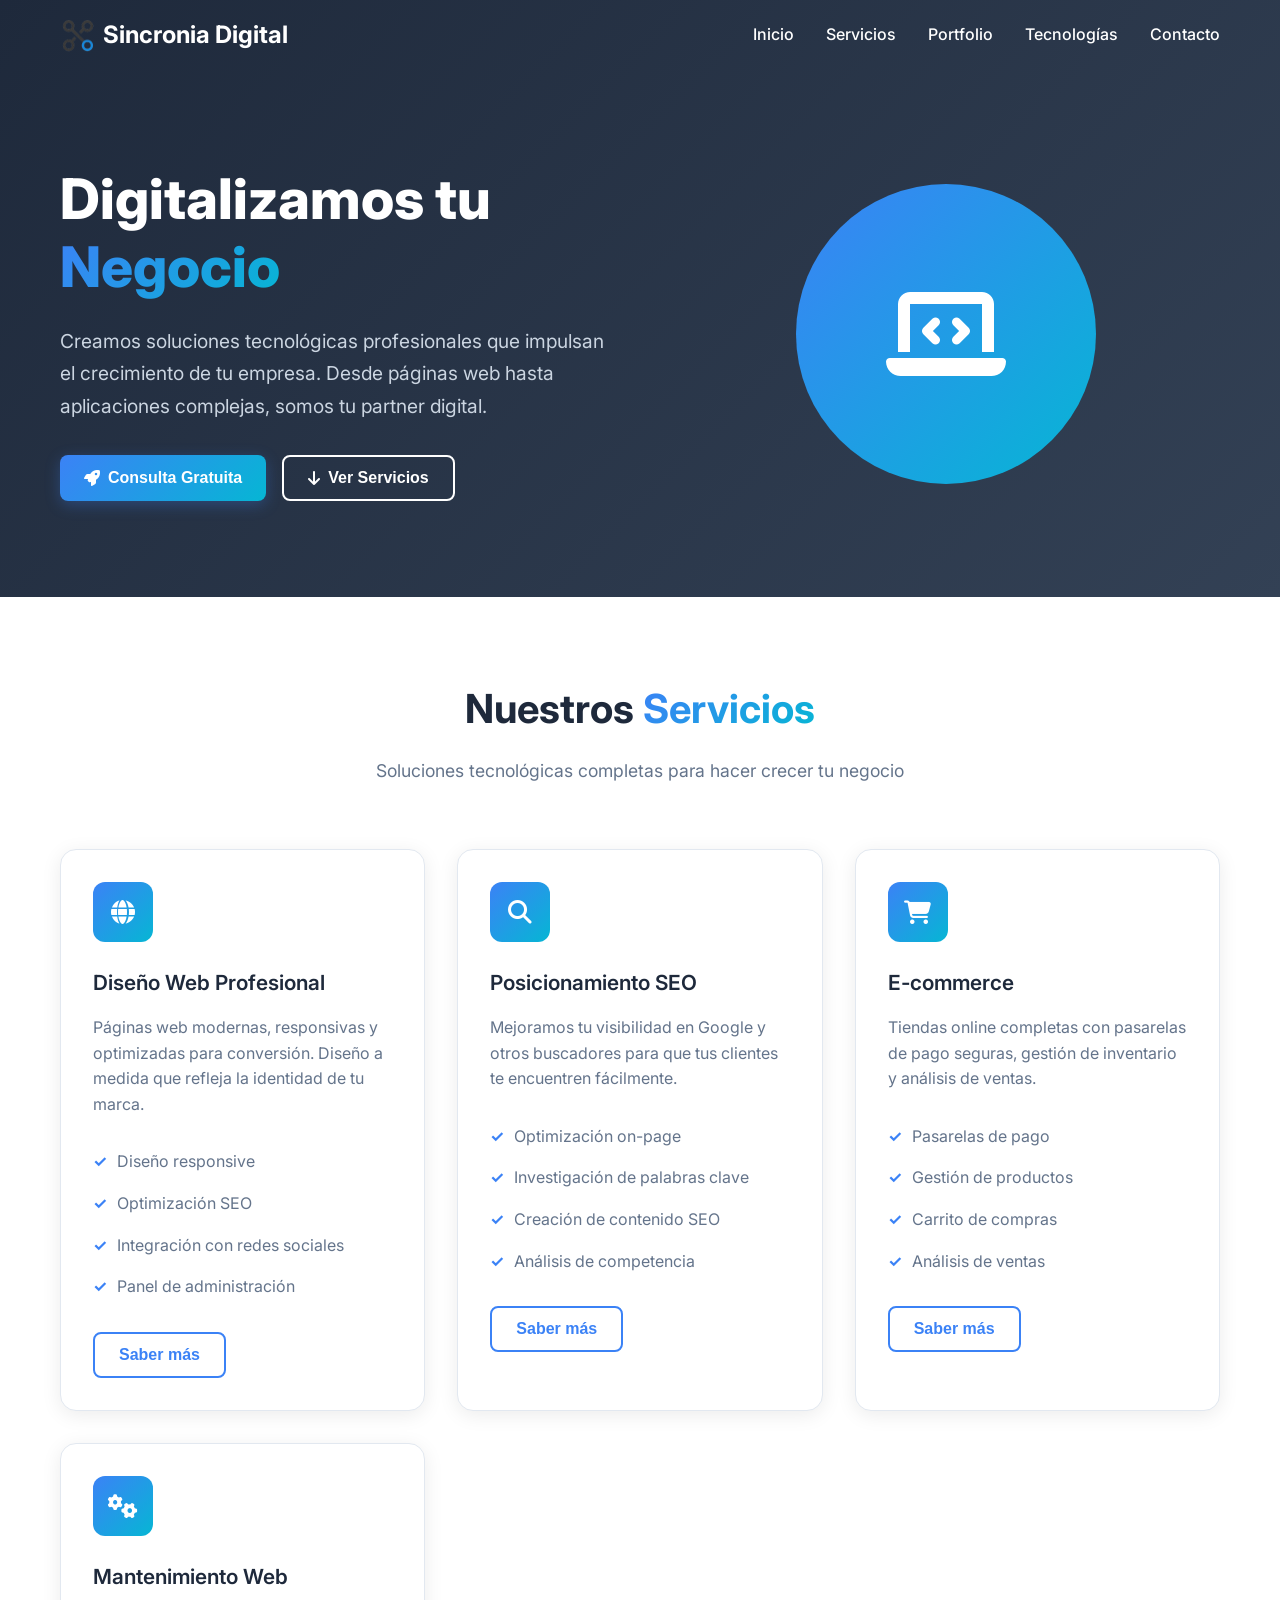
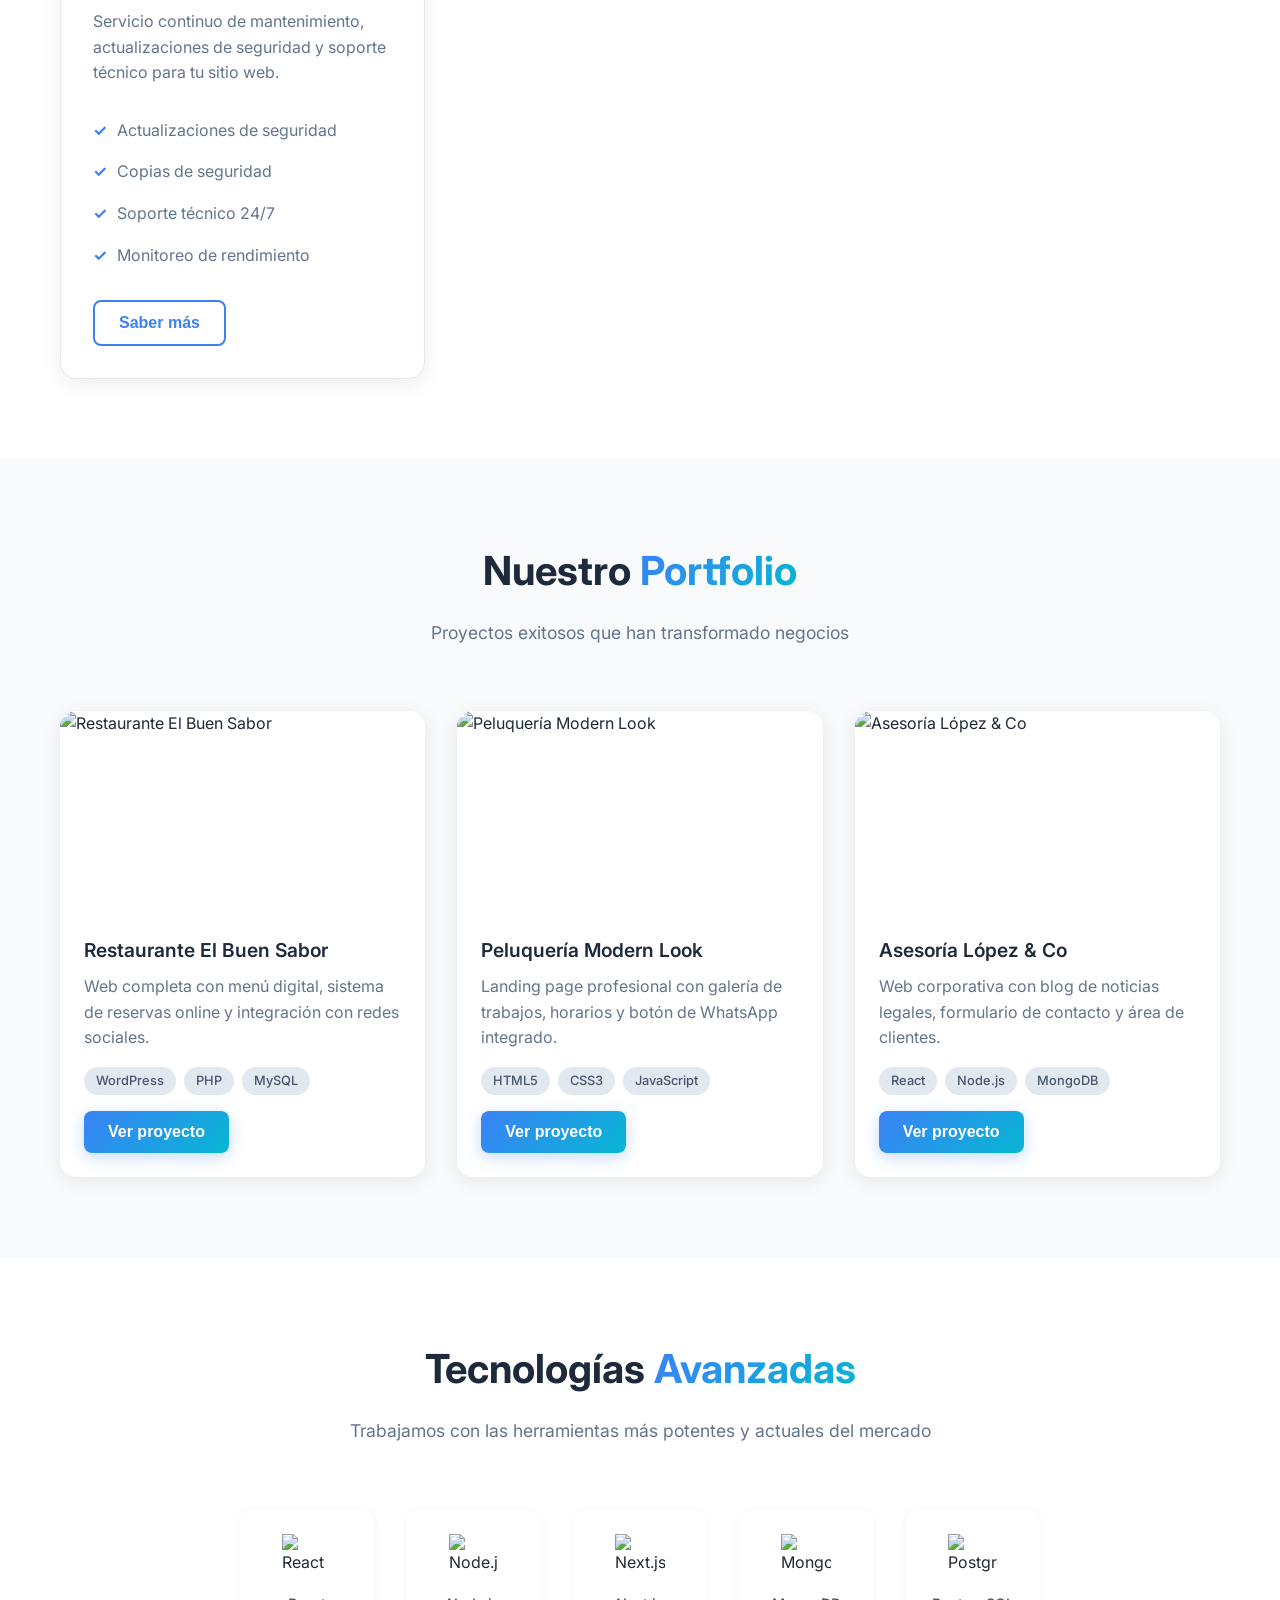
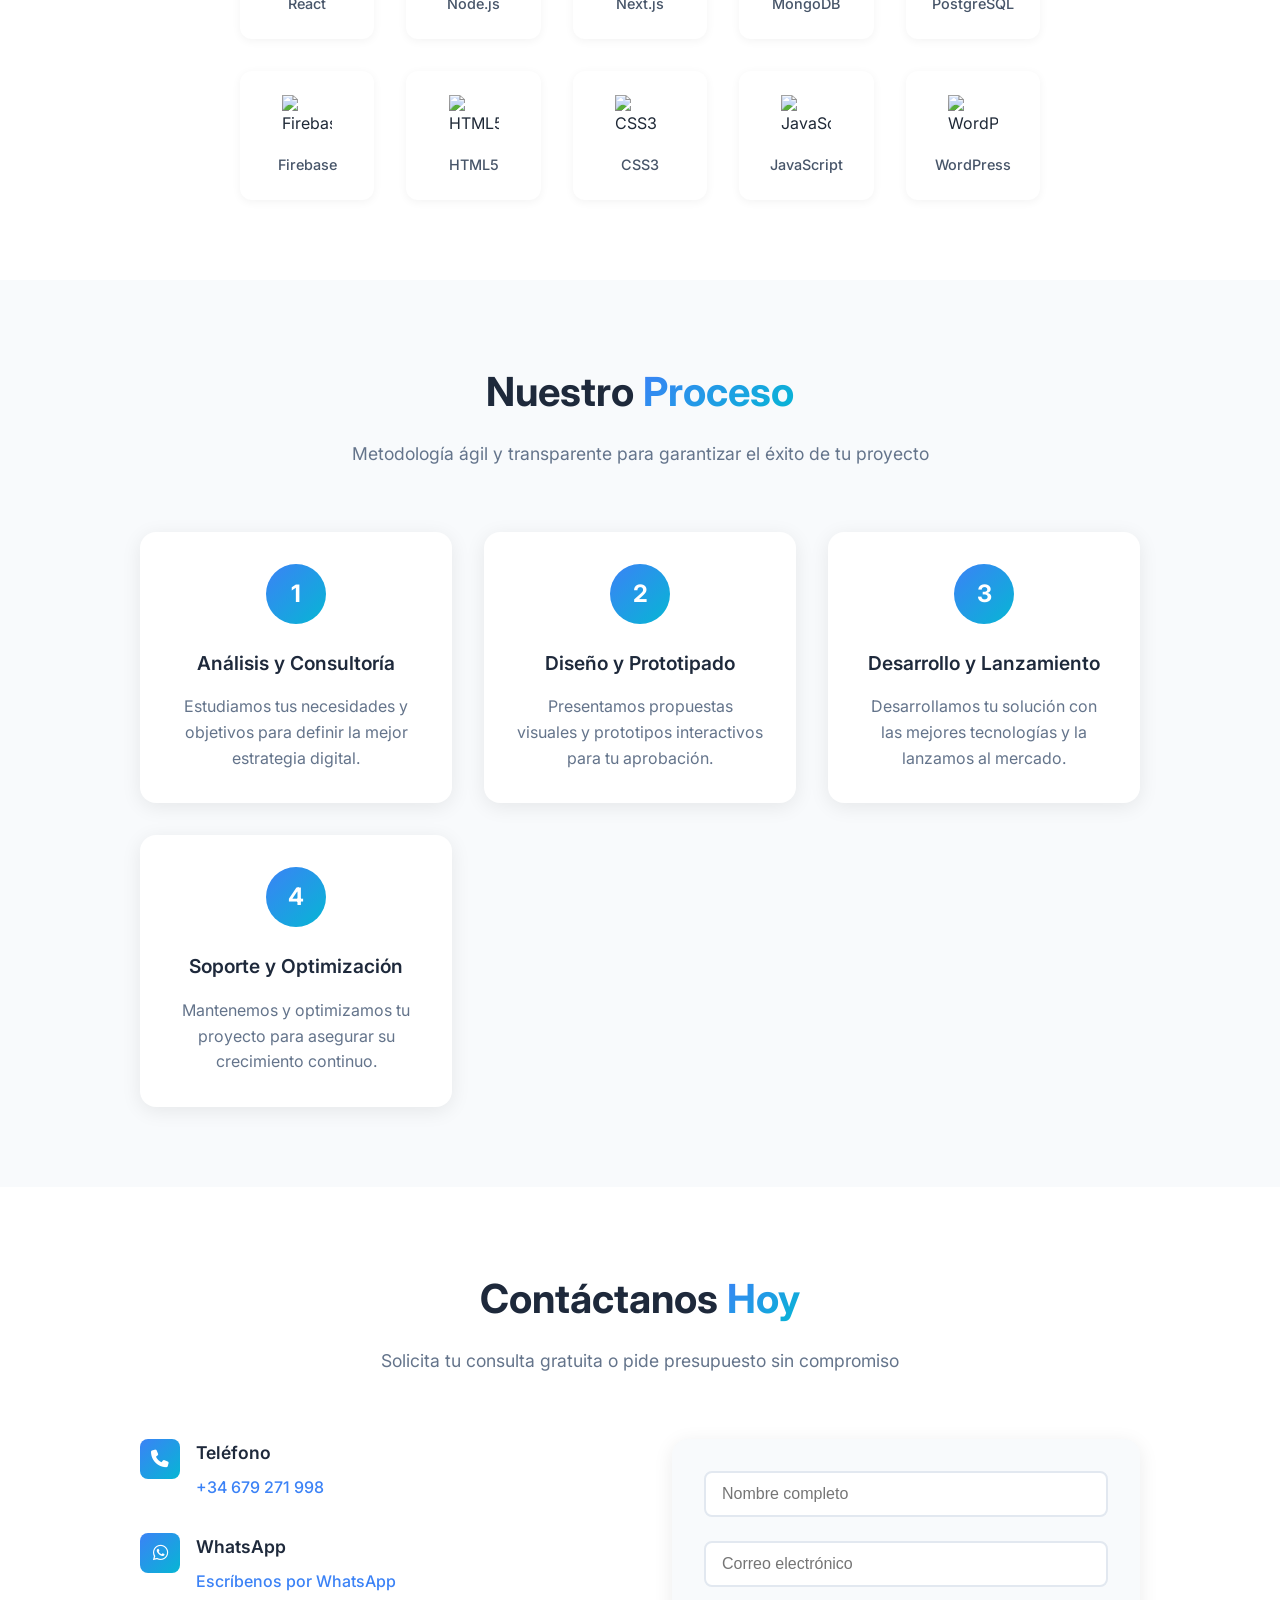
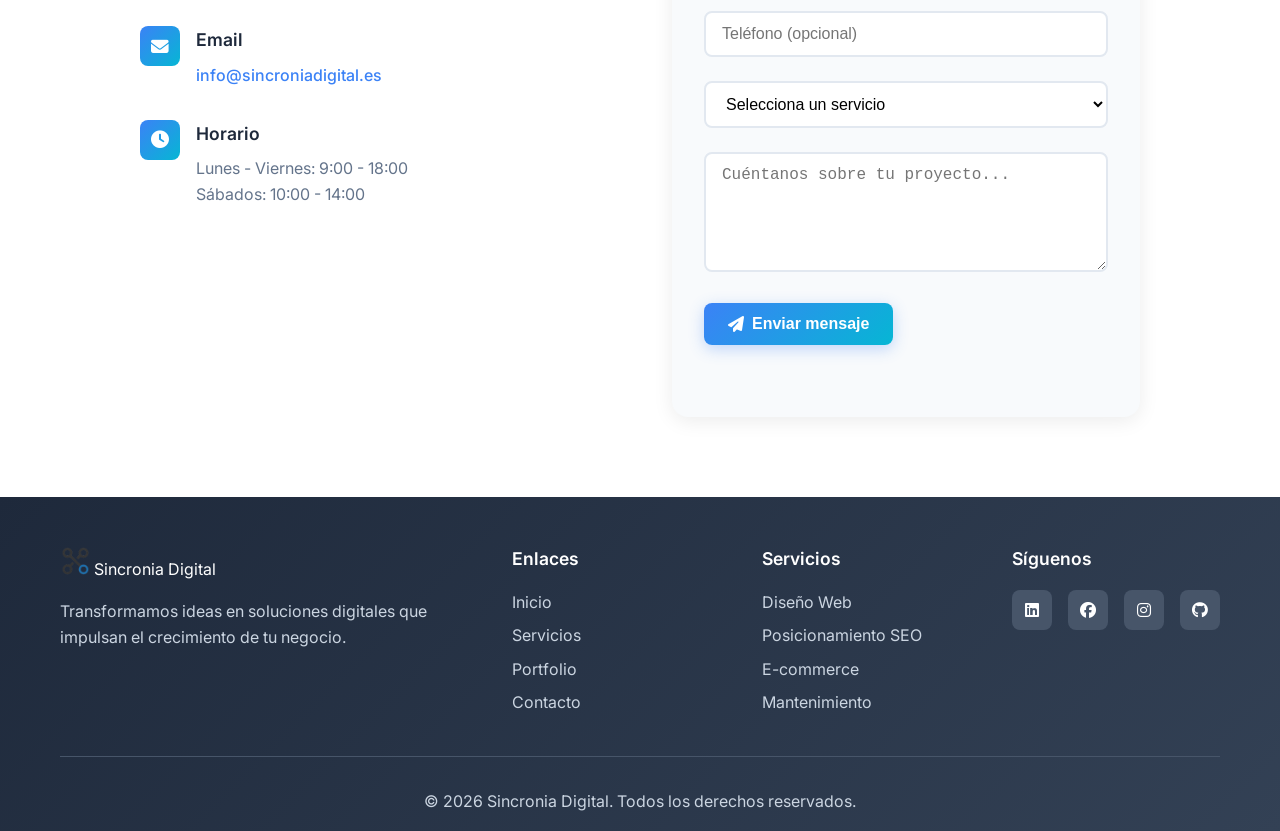
==== commit 92cc621e: "Botón de WhatsApp" ====
--- a/index.html
+++ b/index.html
@@ -328,6 +328,18 @@
                         </div>
                     </div>
                     <div class="contact-item">
+                        <i class="fab fa-whatsapp"></i>
+                        <div>
+                            <h4>WhatsApp</h4>
+                            <p>
+                                <a href="https://wa.me/34679271998" target="_blank" rel="noopener noreferrer"
+                                    aria-label="Contactar por WhatsApp con Sincronia Digital">
+                                    Escríbenos por WhatsApp
+                                </a>
+                            </p>
+                        </div>
+                    </div>
+                    <div class="contact-item">
                         <i class="fas fa-envelope"></i>
                         <div>
                             <h4>Email</h4>
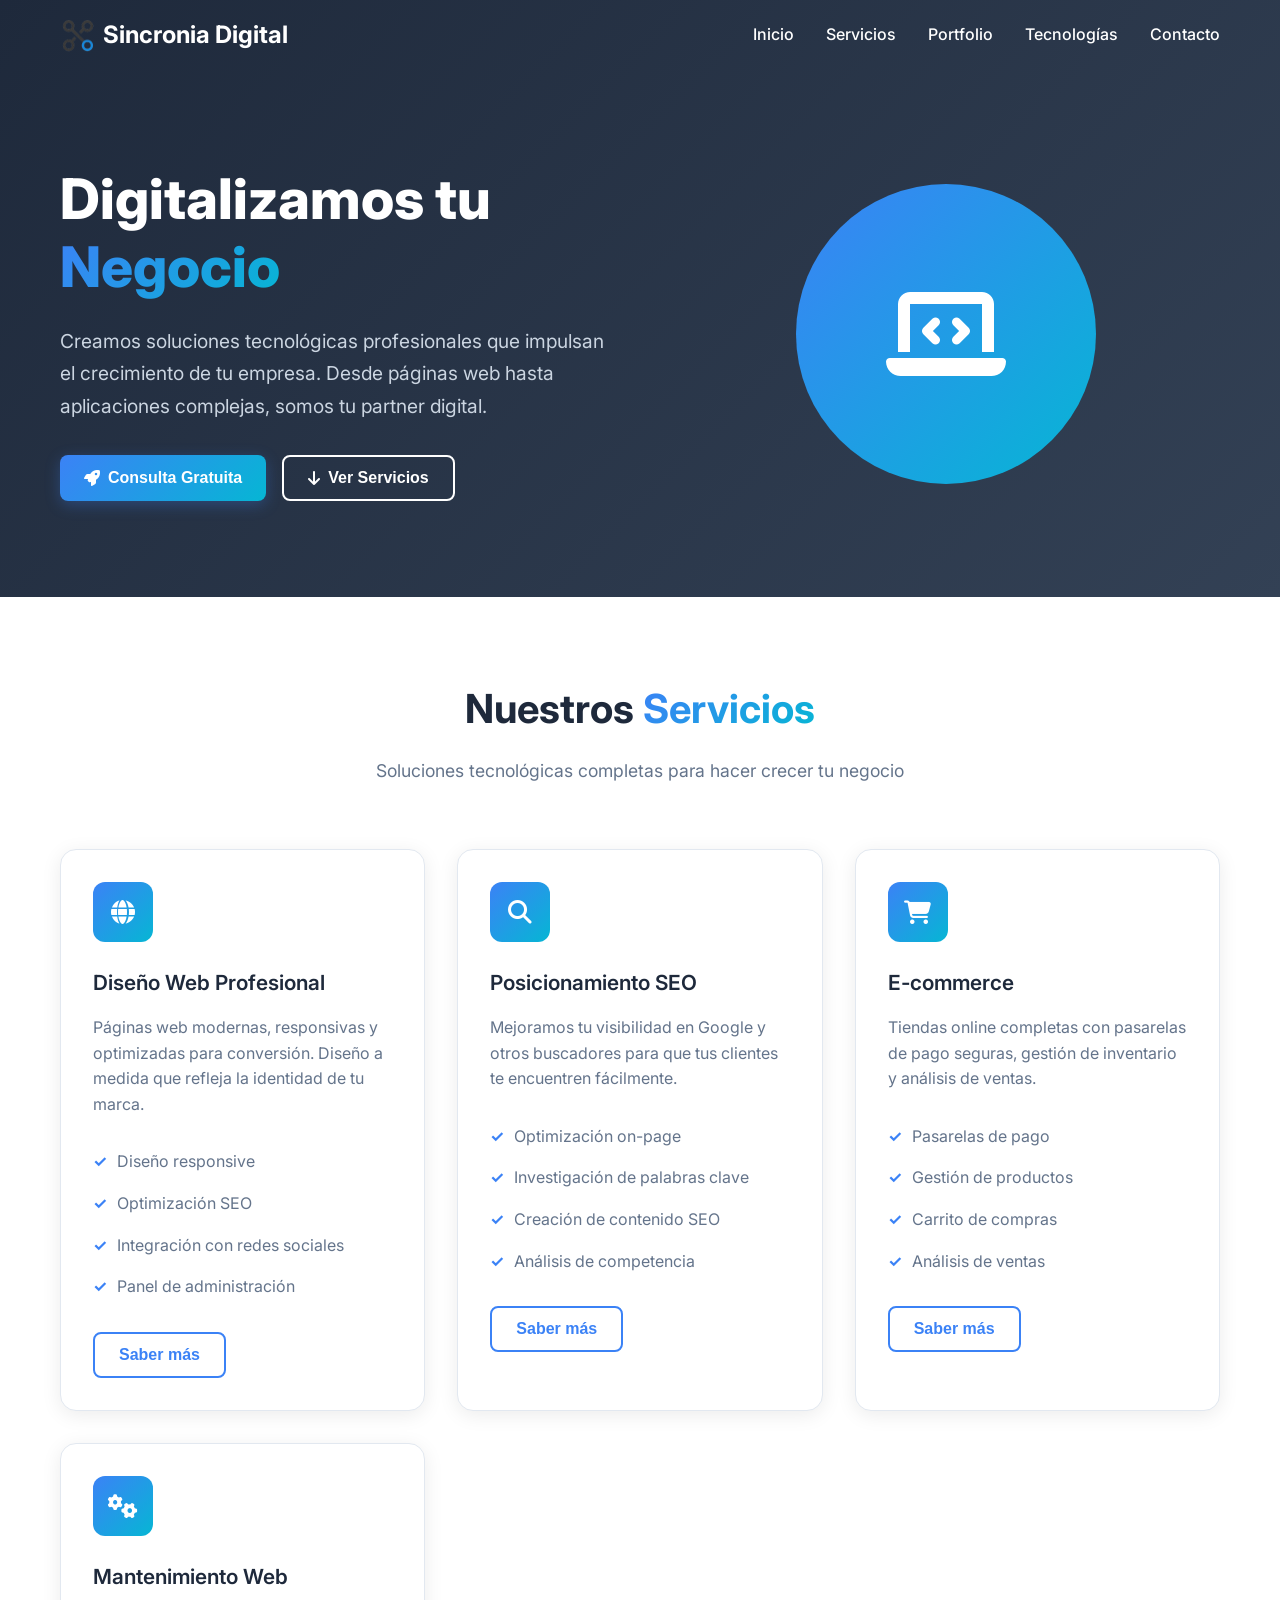
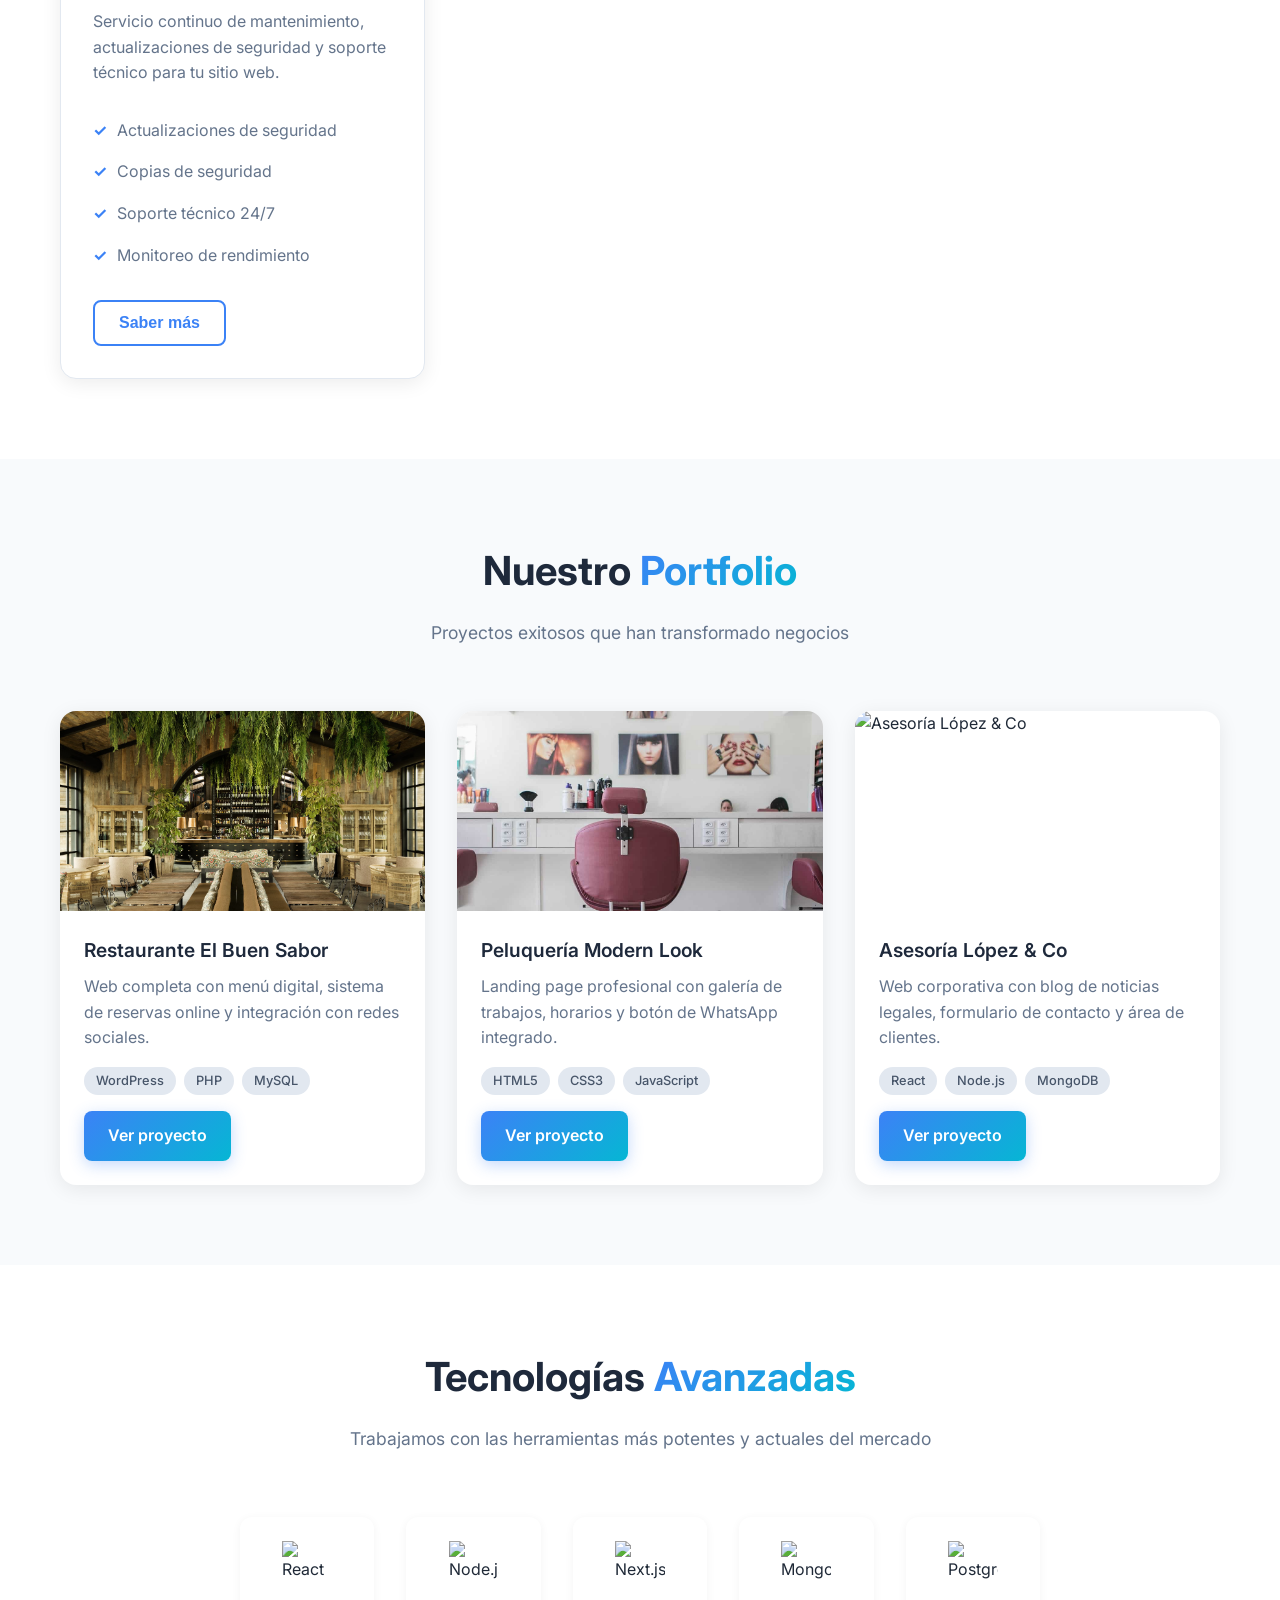
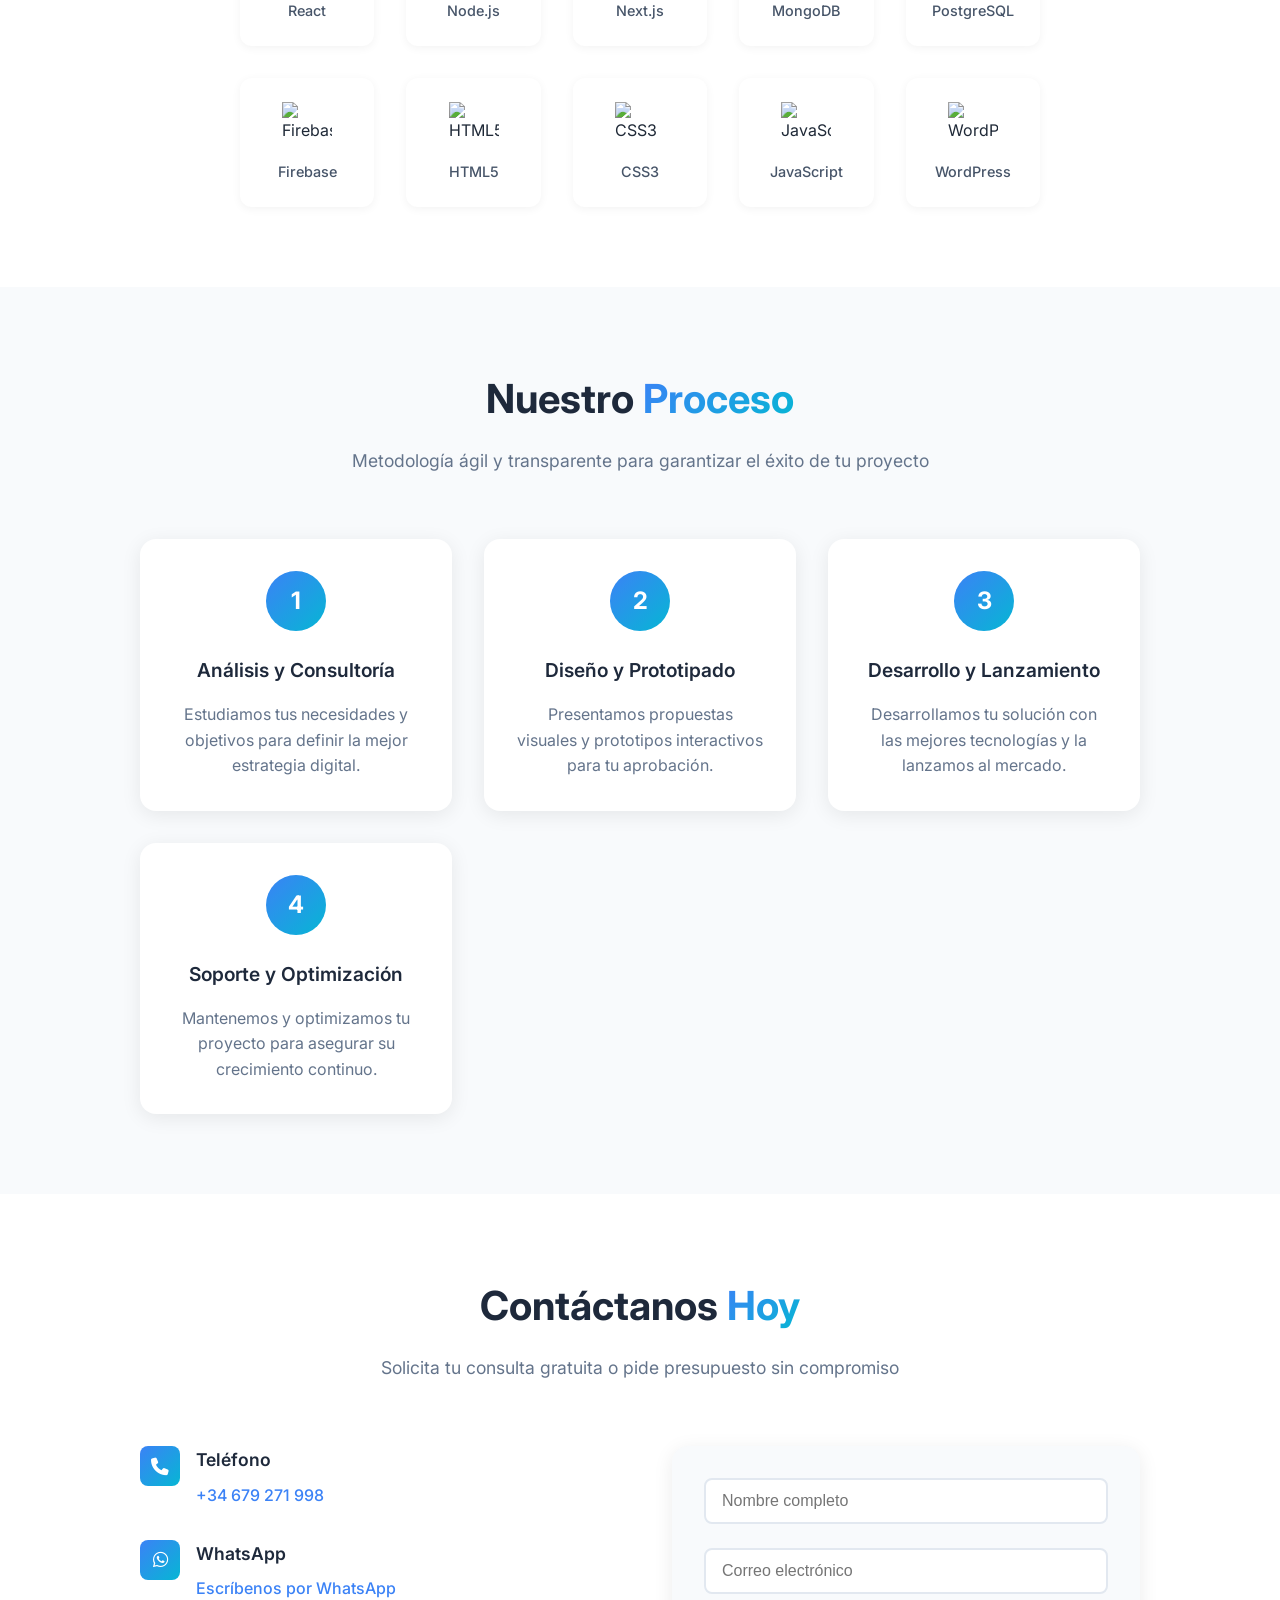
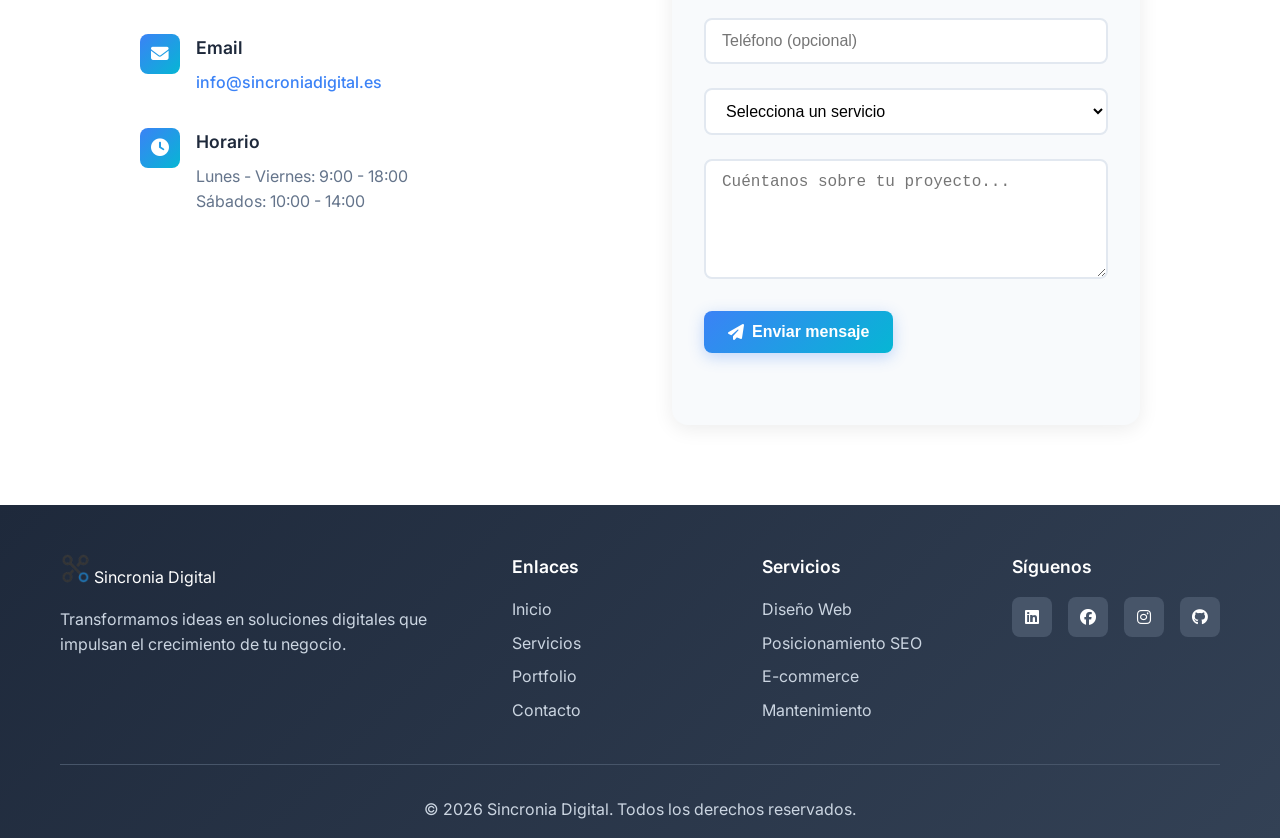
==== commit 5ae1794f: "Añado demos y enlaces a las mismas" ====
--- a/index.html
+++ b/index.html
@@ -164,8 +164,7 @@
             <div class="portfolio-grid">
                 <div class="portfolio-item" data-aos="fade-up">
                     <div class="portfolio-image">
-                        <img src="https://images.unsplash.com/photo-1556742049-0cfed4f6a45d?w=400&h=300&fit=crop"
-                            alt="Restaurante El Buen Sabor">
+                        <img src="img/imgrestaurante.jpg" alt="Restaurante El Buen Sabor">
                     </div>
                     <div class="portfolio-content">
                         <h3>Restaurante El Buen Sabor</h3>
@@ -176,14 +175,14 @@
                             <span>PHP</span>
                             <span>MySQL</span>
                         </div>
-                        <button class="btn-primary" onclick="openModal('portfolio-modal')">Ver proyecto</button>
+                        <a class="btn-primary" href="demos/restaurante/index.html" target="_blank"
+                            rel="noopener noreferrer">Ver proyecto</a>
                     </div>
                 </div>
 
                 <div class="portfolio-item" data-aos="fade-up" data-aos-delay="100">
                     <div class="portfolio-image">
-                        <img src="https://images.unsplash.com/photo-1560472354-b33ff0c44a43?w=400&h=300&fit=crop"
-                            alt="Peluquería Modern Look">
+                        <img src="img/imgpeluqueria.jpg" alt="Peluquería Modern Look">
                     </div>
                     <div class="portfolio-content">
                         <h3>Peluquería Modern Look</h3>
@@ -193,7 +192,8 @@
                             <span>CSS3</span>
                             <span>JavaScript</span>
                         </div>
-                        <button class="btn-primary" onclick="openModal('portfolio-modal')">Ver proyecto</button>
+                        <a class="btn-primary" href="demos/peluqueria/index.html" target="_blank"
+                            rel="noopener noreferrer">Ver proyecto</a>
                     </div>
                 </div>
 
@@ -210,7 +210,8 @@
                             <span>Node.js</span>
                             <span>MongoDB</span>
                         </div>
-                        <button class="btn-primary" onclick="openModal('portfolio-modal')">Ver proyecto</button>
+                        <a class="btn-primary" href="demos/asesoria/index.html" target="_blank"
+                            rel="noopener noreferrer">Ver proyecto</a>
                     </div>
                 </div>
             </div>
@@ -483,16 +484,6 @@
         </div>
     </div>
 
-    <div class="modal" id="portfolio-modal">
-        <div class="modal-content">
-            <span class="close" onclick="closeModal('portfolio-modal')">&times;</span>
-            <h2>Detalles del Proyecto</h2>
-            <p>¿Quieres saber más sobre este proyecto? Contáctanos y te mostramos cómo lo hicimos posible.</p>
-            <button class="btn-primary" onclick="closeModal('portfolio-modal'); openModal('contact-modal')">Solicitar
-                información</button>
-        </div>
-    </div>
-
     <!-- Scripts -->
     <script src="js/script.js"></script>
 </body>
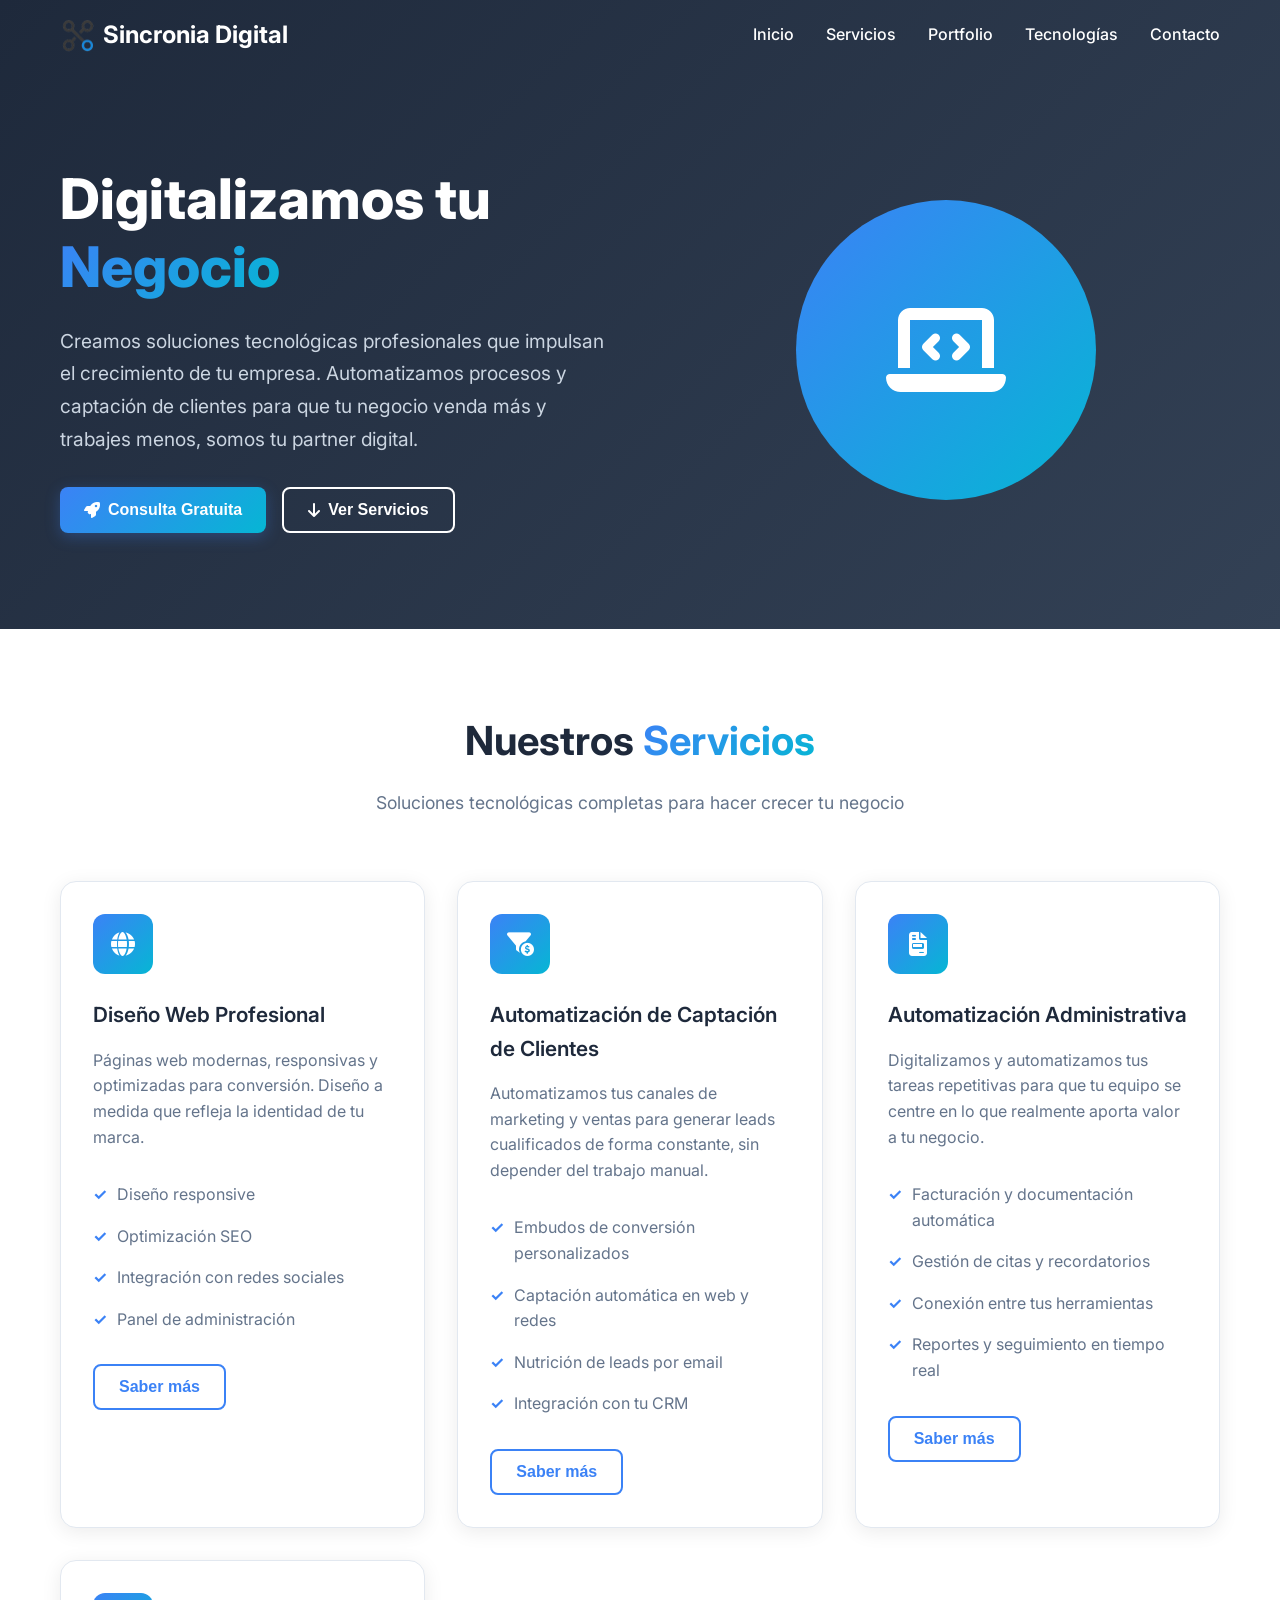
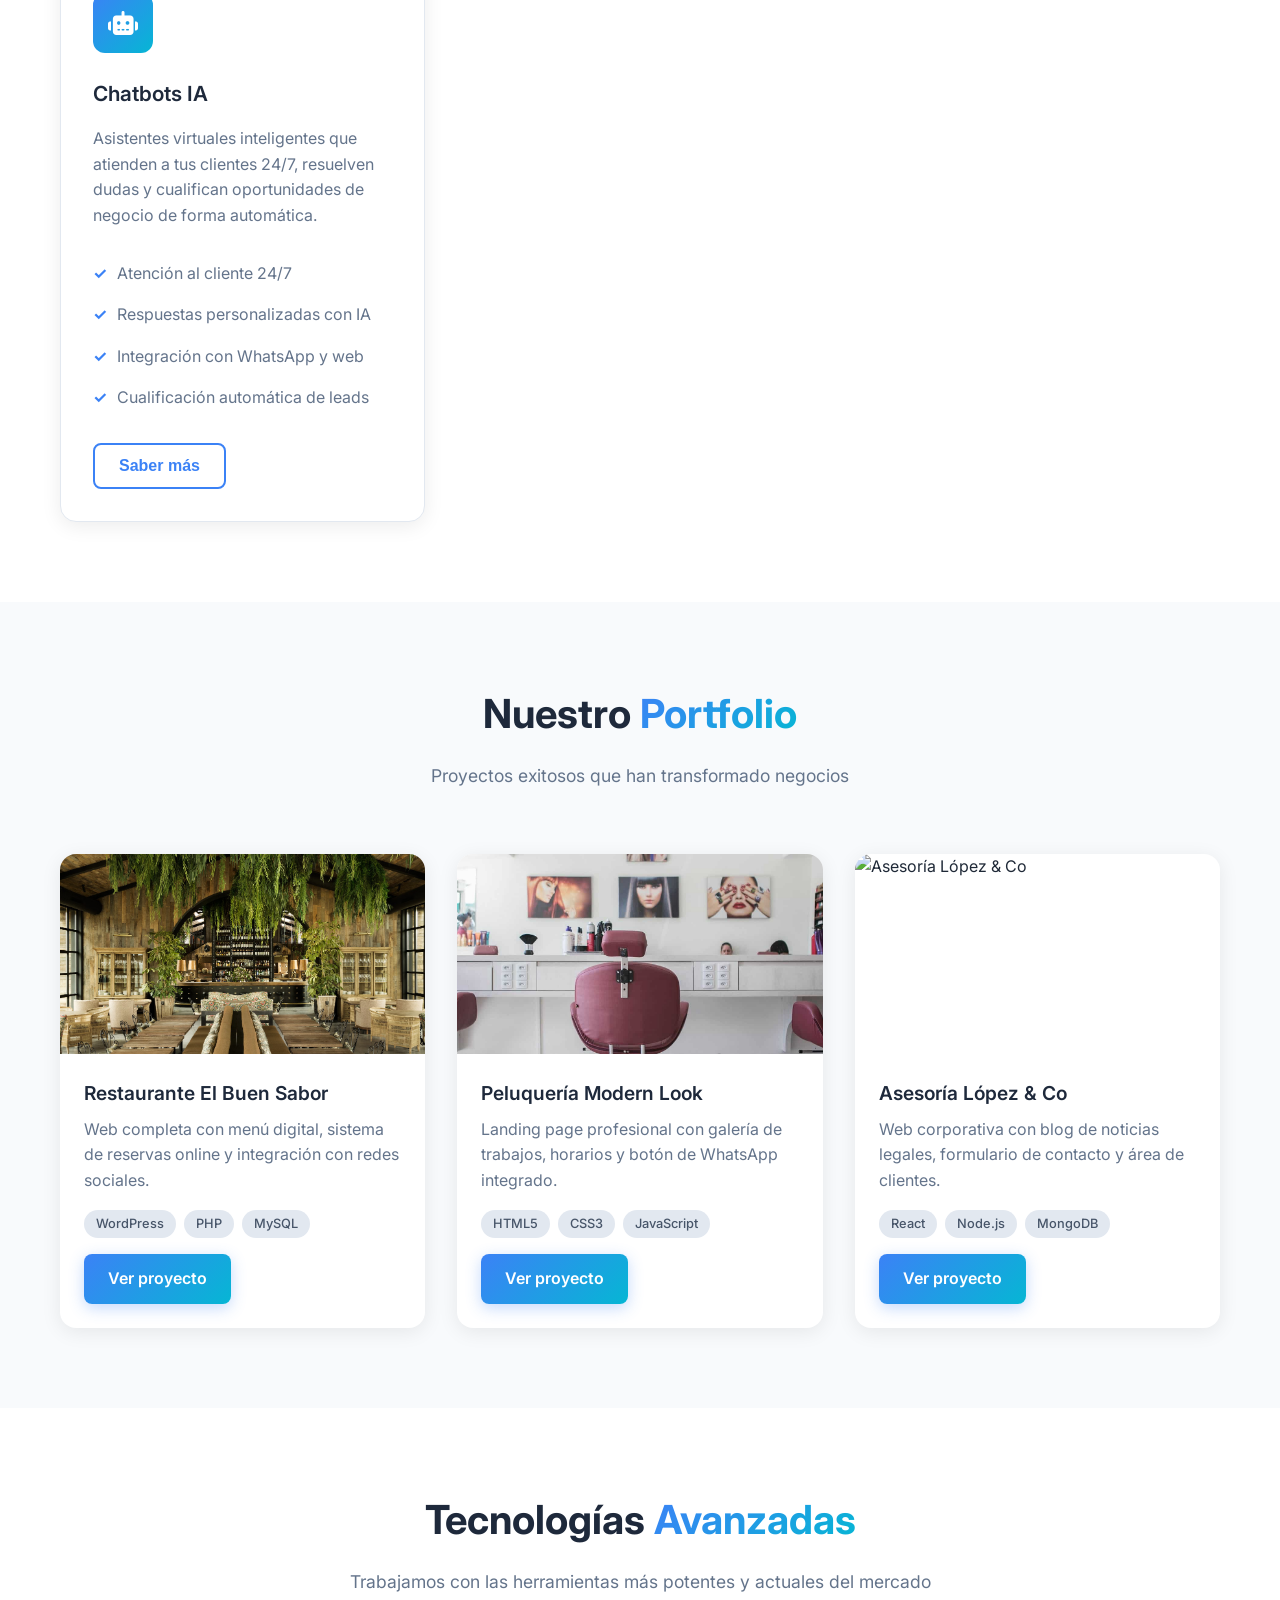
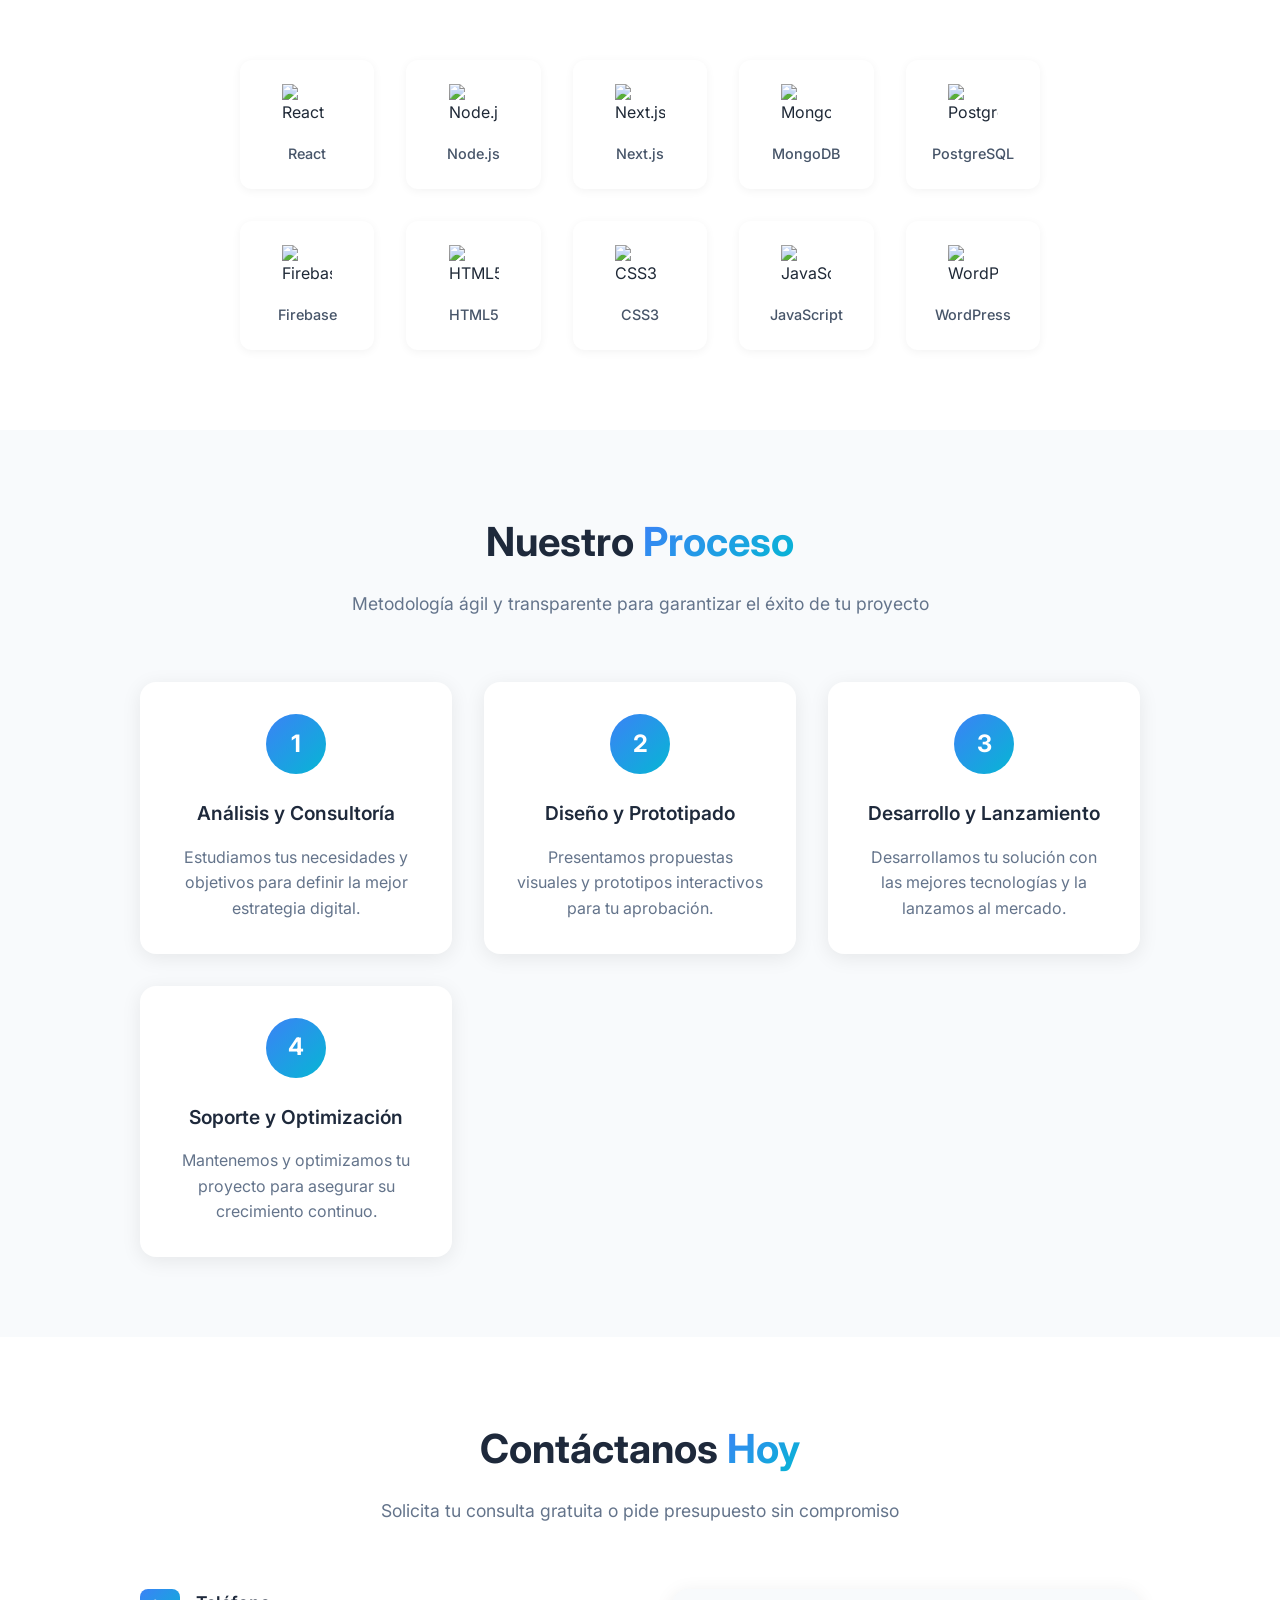
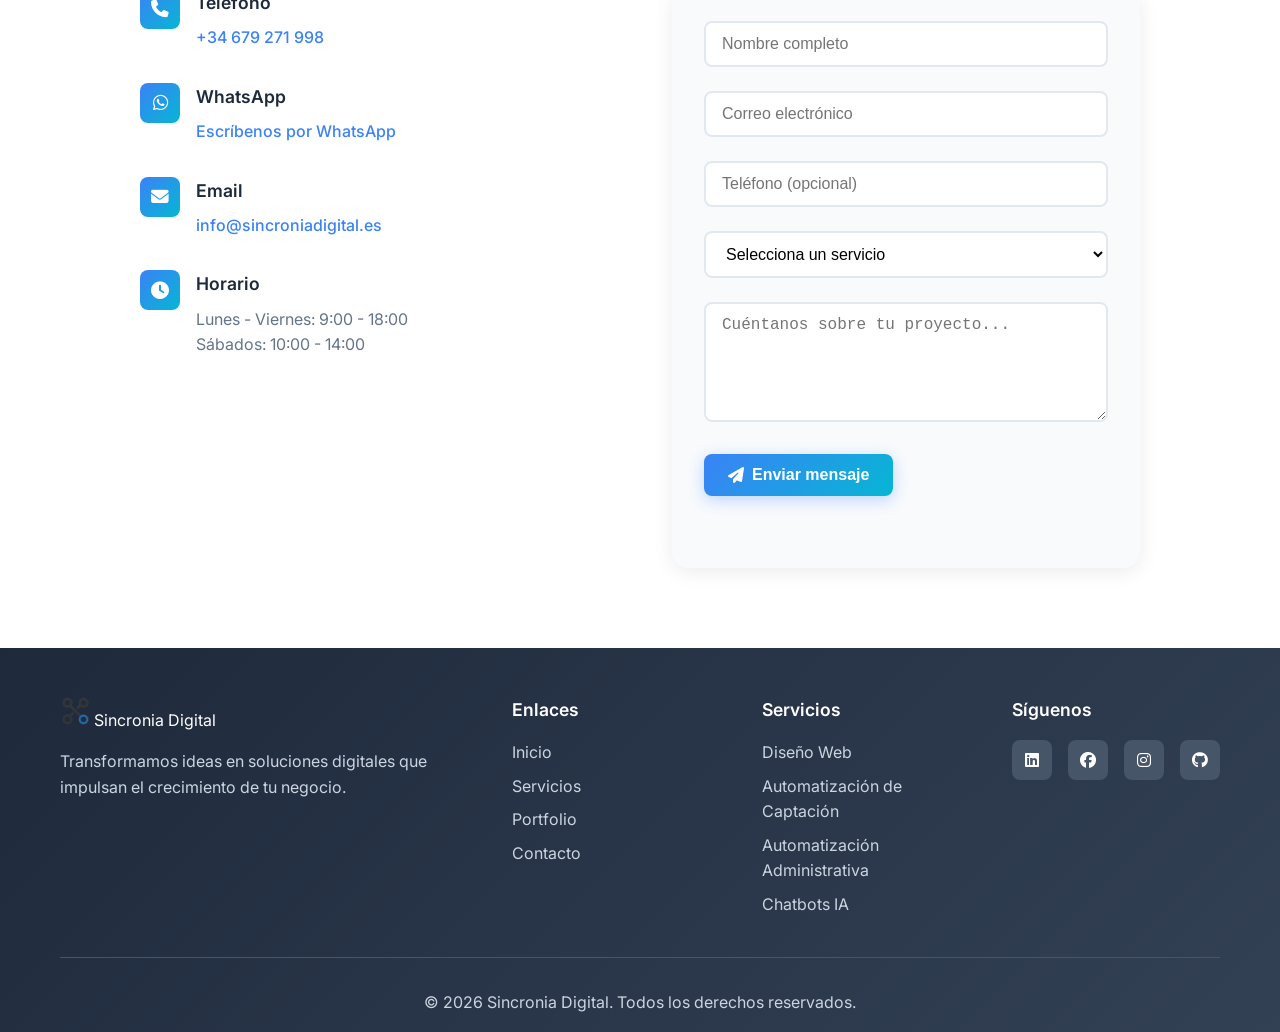
==== commit 96858041: "Cambio de cara del proyecto Ampliamos los servicios a ofrecer y volvemos con más fuerza que nunca." ====
--- a/index.html
+++ b/index.html
@@ -5,7 +5,7 @@
     <meta charset="UTF-8">
     <meta name="viewport" content="width=device-width, initial-scale=1.0">
     <meta name="description"
-        content="Sincronia Digital: Servicios de digitalización para empresas. Creamos páginas web profesionales, SEO, mantenimiento y soluciones tecnológicas completas.">
+        content="Sincronia Digital: Servicios de digitalización para empresas. Diseño web, automatización de captación, procesos administrativos y chatbots con IA.">
     <title>Sincronia Digital | Servicios Tecnológicos Profesionales</title>
 
     <!-- Fonts -->
@@ -55,7 +55,8 @@
                     </h1>
                     <p class="hero-subtitle">
                         Creamos soluciones tecnológicas profesionales que impulsan el crecimiento de tu empresa.
-                        Desde páginas web hasta aplicaciones complejas, somos tu partner digital.
+                        Automatizamos procesos y captación de clientes para que tu negocio venda más y trabajes menos,
+                        somos tu partner digital.
                     </p>
                     <div class="hero-buttons">
                         <button class="btn-primary" onclick="openModal('contact-modal')">
@@ -104,48 +105,49 @@
 
                 <div class="service-card" data-aos="fade-up" data-aos-delay="100">
                     <div class="service-icon">
-                        <i class="fas fa-search"></i>
-                    </div>
-                    <h3>Posicionamiento SEO</h3>
-                    <p>Mejoramos tu visibilidad en Google y otros buscadores para que tus clientes te encuentren
-                        fácilmente.</p>
-                    <ul>
-                        <li>Optimización on-page</li>
-                        <li>Investigación de palabras clave</li>
-                        <li>Creación de contenido SEO</li>
-                        <li>Análisis de competencia</li>
+                        <i class="fas fa-funnel-dollar"></i>
+                    </div>
+                    <h3>Automatización de Captación de Clientes</h3>
+                    <p>Automatizamos tus canales de marketing y ventas para generar leads cualificados de forma
+                        constante,
+                        sin depender del trabajo manual.</p>
+                    <ul>
+                        <li>Embudos de conversión personalizados</li>
+                        <li>Captación automática en web y redes</li>
+                        <li>Nutrición de leads por email</li>
+                        <li>Integración con tu CRM</li>
                     </ul>
                     <button class="btn-outline" onclick="openModal('service-modal')">Saber más</button>
                 </div>
 
                 <div class="service-card" data-aos="fade-up" data-aos-delay="200">
                     <div class="service-icon">
-                        <i class="fas fa-shopping-cart"></i>
-                    </div>
-                    <h3>E-commerce</h3>
-                    <p>Tiendas online completas con pasarelas de pago seguras, gestión de inventario y análisis de
-                        ventas.</p>
-                    <ul>
-                        <li>Pasarelas de pago</li>
-                        <li>Gestión de productos</li>
-                        <li>Carrito de compras</li>
-                        <li>Análisis de ventas</li>
+                        <i class="fas fa-file-invoice"></i>
+                    </div>
+                    <h3>Automatización Administrativa</h3>
+                    <p>Digitalizamos y automatizamos tus tareas repetitivas para que tu equipo se centre en lo que
+                        realmente aporta valor a tu negocio.</p>
+                    <ul>
+                        <li>Facturación y documentación automática</li>
+                        <li>Gestión de citas y recordatorios</li>
+                        <li>Conexión entre tus herramientas</li>
+                        <li>Reportes y seguimiento en tiempo real</li>
                     </ul>
                     <button class="btn-outline" onclick="openModal('service-modal')">Saber más</button>
                 </div>
 
                 <div class="service-card" data-aos="fade-up" data-aos-delay="300">
                     <div class="service-icon">
-                        <i class="fas fa-cogs"></i>
-                    </div>
-                    <h3>Mantenimiento Web</h3>
-                    <p>Servicio continuo de mantenimiento, actualizaciones de seguridad y soporte técnico para tu sitio
-                        web.</p>
-                    <ul>
-                        <li>Actualizaciones de seguridad</li>
-                        <li>Copias de seguridad</li>
-                        <li>Soporte técnico 24/7</li>
-                        <li>Monitoreo de rendimiento</li>
+                        <i class="fas fa-robot"></i>
+                    </div>
+                    <h3>Chatbots IA</h3>
+                    <p>Asistentes virtuales inteligentes que atienden a tus clientes 24/7, resuelven dudas y cualifican
+                        oportunidades de negocio de forma automática.</p>
+                    <ul>
+                        <li>Atención al cliente 24/7</li>
+                        <li>Respuestas personalizadas con IA</li>
+                        <li>Integración con WhatsApp y web</li>
+                        <li>Cualificación automática de leads</li>
                     </ul>
                     <button class="btn-outline" onclick="openModal('service-modal')">Saber más</button>
                 </div>
@@ -381,9 +383,9 @@
                         <select name="servicio" required>
                             <option value="">Selecciona un servicio</option>
                             <option value="web">Diseño Web</option>
-                            <option value="seo">Posicionamiento SEO</option>
-                            <option value="ecommerce">E-commerce</option>
-                            <option value="mantenimiento">Mantenimiento</option>
+                            <option value="captacion">Automatización de Captación</option>
+                            <option value="administrativa">Automatización Administrativa</option>
+                            <option value="chatbots">Chatbots IA</option>
                             <option value="otro">Otro</option>
                         </select>
                     </div>
@@ -426,9 +428,9 @@
                     <h4>Servicios</h4>
                     <ul>
                         <li>Diseño Web</li>
-                        <li>Posicionamiento SEO</li>
-                        <li>E-commerce</li>
-                        <li>Mantenimiento</li>
+                        <li>Automatización de Captación</li>
+                        <li>Automatización Administrativa</li>
+                        <li>Chatbots IA</li>
                     </ul>
                 </div>
 
